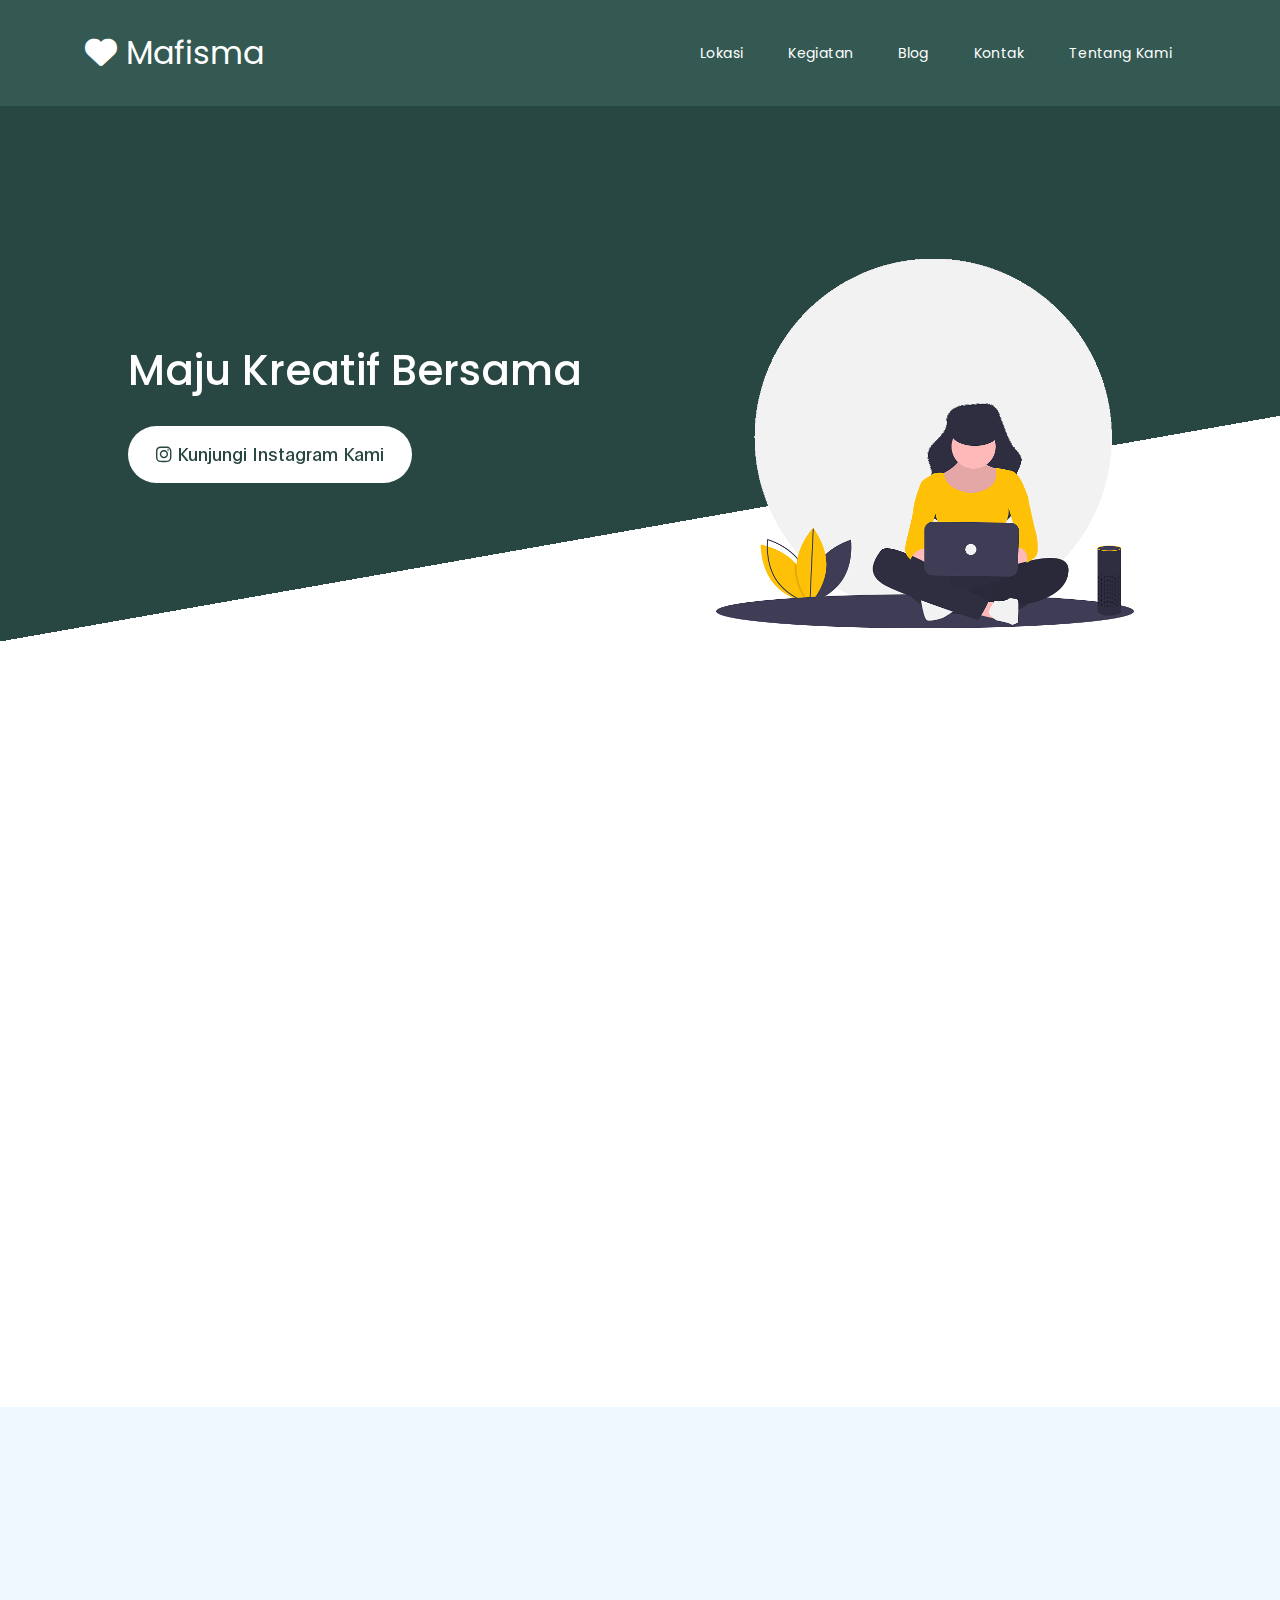
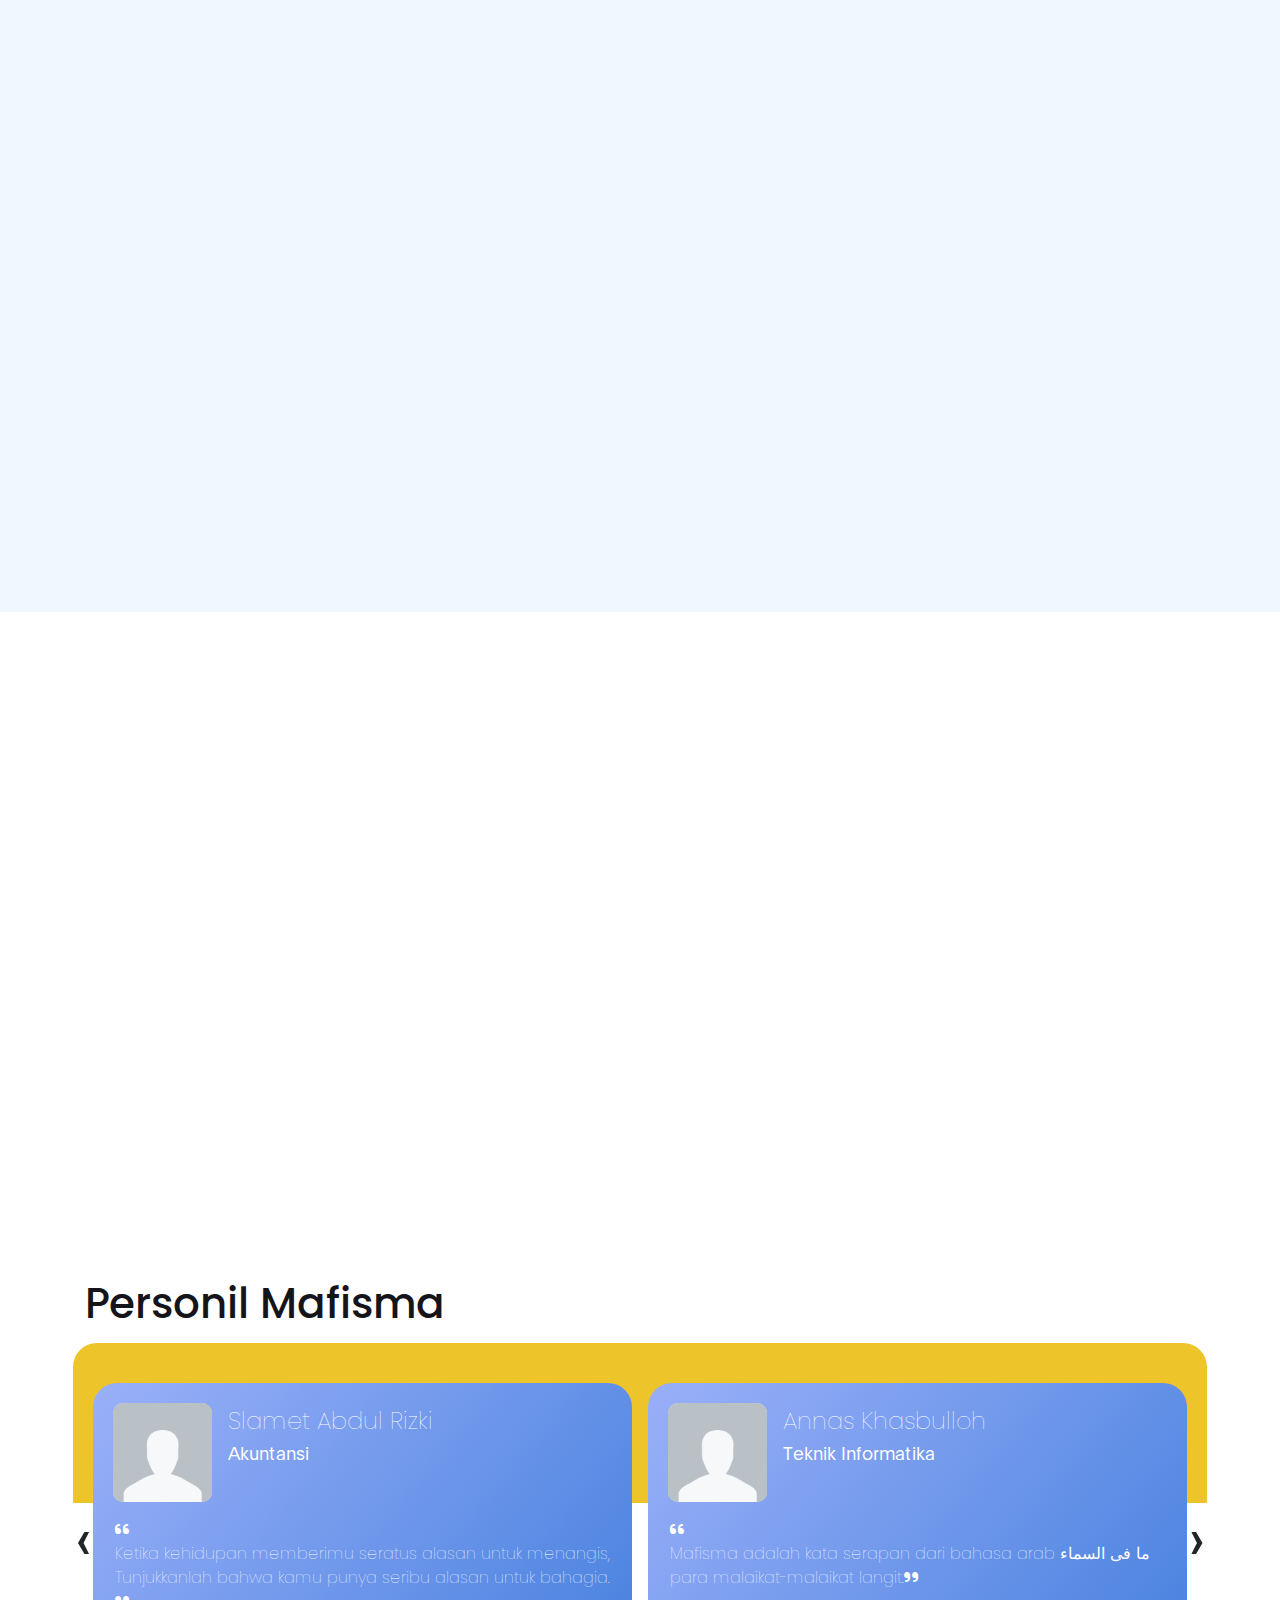
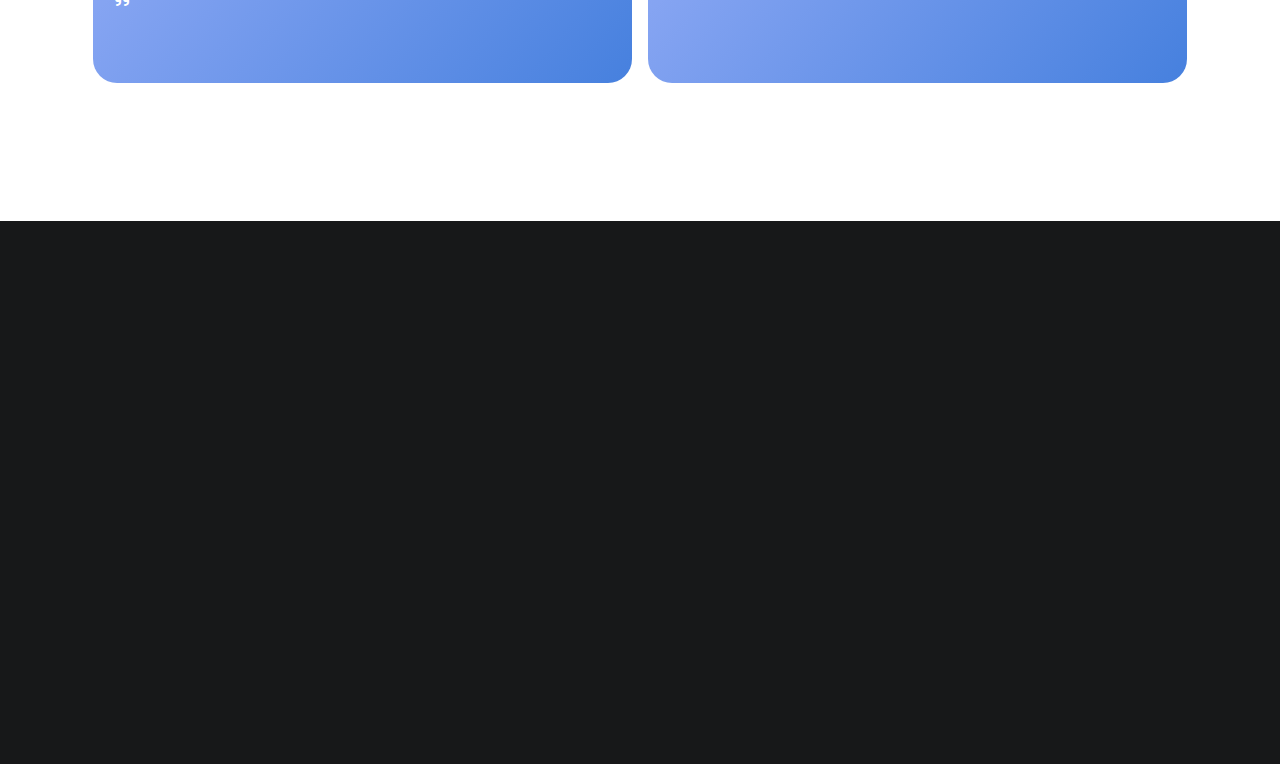
==== index.html @ a40c50bb "nambah fitu" ====
<!DOCTYPE html>
<html lang="en">
<head>
     <script src="js/jquery.min.js"></script>
     <title>MAFISMA | Beranda</title>
 
     <meta charset="UTF-8">
     <meta http-equiv="X-UA-Compatible" content="IE=Edge">
     <meta name="description" content="WEBSITE Mafisma Official">
     <meta name="keywords" content="">
     <meta name="author" content="Mafisma">
     <meta name="viewport" content="width=device-width, initial-scale=1, maximum-scale=1">

     <link rel="stylesheet" href="css/bootstrap.min.css">
     <link rel="stylesheet" href="fontawesome/css/all.min.css">
     <!-- <link rel="stylesheet" href="css/font-awesome.min.css"> -->
     <link href='https://fonts.googleapis.com/css?family=Poppins' rel='stylesheet'>
     <link rel="stylesheet" href="css/aos.css">
     <link rel="stylesheet" href="css/owl.carousel.min.css">
     <link rel="stylesheet" href="css/owl.theme.default.min.css">

     <!-- MAIN CSS -->
     <link rel="stylesheet" href="css/templatemo-digital-trend.css">

</head>
<body>

     <!-- MENU BAR -->
    <nav class="navbar navbar-expand-lg">
        <div class="container">
            <a class="navbar-brand" href="index.html">
               
               <i class="fa-solid fa-heart"></i>
              Mafisma
            </a>

            <button class="navbar-toggler" type="button" data-toggle="collapse" data-target="#navbarNav" aria-controls="navbarNav" aria-expanded="false"
                aria-label="Toggle navigation">
                <span class="navbar-toggler-icon"></span>
            </button>

            <div class="collapse navbar-collapse" id="navbarNav">
                <ul class="navbar-nav ml-auto">
                    <li class="nav-item">
                        <a href="#about" class="nav-link smoothScroll">Lokasi</a>
                    </li>
                    <li class="nav-item">
                        <a href="#project" class="nav-link smoothScroll">Kegiatan</a>
                    </li>
                    <li class="nav-item">
                        <a href="blog.html" class="nav-link">Blog</a>
                    </li>
                    <li class="nav-item">
                        <a href="alert.html" class="nav-link ">Kontak</a>
                    </li>
                    <li class="nav-item">
                         <a href="alert.html" class="nav-link">Tentang Kami</a>
                     </li>
                </ul>
            </div>
        </div>
    </nav>


     <!-- HERO -->
     <section class="hero hero-bg d-flex justify-content-center align-items-center">
               <div class="container">
                    <div class="row">

                        <div class="col-lg-6 col-md-10 col-12 d-flex flex-column justify-content-center align-items-center">
                              <div class="hero-text">

                                   <h1 class="text-white" data-aos="fade-up">Maju Kreatif Bersama</h1>

                                   <a href="https://www.instagram.com/mafisma_unusia/" target="_blank" class="custom-btn btn-bg btn mt-3" data-aos="fade-up" data-aos-delay="100">  <i class="fa-brands fa-instagram"></i> Kunjungi Instagram Kami</a>

                                   <!-- <strong class="d-block py-3 pl-5 text-white" data-aos="fade-up" data-aos-delay="200"><i class="fa fa-phone mr-2"></i> +99 080 070 4224</strong> -->
                              </div>
                        </div>

                        <div class="col-lg-6 col-12">
                          <div class="hero-image" data-aos="fade-up" data-aos-delay="300">

                            <img src="images/working-girl.png" class="img-fluid" alt="working girl">
                          </div>
                        </div>

                    </div>
               </div>
     </section>


     <!-- ABOUT -->
     <section class="about section-padding pb-0" id="about">
          <div class="container">
               <div class="row">

                    <div class="col-lg-7 mx-auto col-md-10 col-12">
                         <div class="about-info">

                              <h2 class="mb-4" data-aos="fade-up">Salah satu <strong>Grup KKN 2022</strong>  di Universitas Nahdlatul Ulama Indonesia</h2>

                              <p class="mb-0" data-aos="fade-up">KKN 2022 - Membangun Desa
                              <br><br>Pengabdian pada masyarakat di desa Tegal Kemang Bogor.</p>
                         </div>

                         <div class="about-image" data-aos="fade-up" data-aos-delay="200">

                          <img src="images/office.png" class="img-fluid" alt="office">
                        </div>
                    </div>

               </div>
          </div>
     </section>


     <!-- PROJECT -->
     <section class="project section-padding" id="project">
          <div class="container-fluid">
               <div class="row">

                    <div class="col-lg-12 col-12">

                        <h2 class="mb-5 text-center" data-aos="fade-up">
                         Silakan lihat melalui 
                            <strong>Tren Kegiatan unggulan kami</strong>
                        </h2>

                         <div class="owl-carousel owl-theme" id="project-slide">
                              <div class="item project-wrapper" data-aos="fade-up" data-aos-delay="100">
                                   <img src="images/project/project-detail/detail.jpg" class="img-fluid" alt="project image">

                                   <div class="project-info">
                                        <small>KKN Membangun Desa</small>

                                        <h3>
                                             <a href="pembukaan.html">
                                                  <span>Pembukaan</span>
                                                  <i class="fa fa-angle-right project-icon"></i>
                                             </a>
                                        </h3>
                                   </div>
                              </div>

                               
 
                           
                         </div>
                    </div>

               </div>
          </div>
     </section>


     <!-- TESTIMONIAL -->
     <section class="testimonial section-padding">
          <div class="container">
               <div class=" row">

                    <div class="col-lg-6 col-md-5 col-12">
                        
                        <div style="margin-left: 11rem;" class="contact-image" data-aos="fade-up">

                          <img style="border-radius: 5%;" src="images/avatar-dpl.png" class="img-fluid" alt="website">
                        </div>
                    </div>

                    <div class="col-lg-6 col-md-7 col-12">
                      <h4 class="my-5 pt-3" data-aos="fade-up" data-aos-delay="100">KKN UNUSIA - Membangun Desa 2022</h4>

                      <div class="quote" data-aos="fade-up" data-aos-delay="200"></div>

                      <h2 class="mb-4" data-aos="fade-up" data-aos-delay="300">Dosen Pembimbing Lapangan</h2>

                      <p data-aos="fade-up" data-aos-delay="400">
                        <strong>Bapak Waspada, MM</strong>

                        
                      </p>
                    </div>

               </div>
          </div>
     </section>

     <section class=" section-padding">
          <div class="container">
               <div class="row">

          <div class="col-12">

     <h1 >Personil Mafisma</h1>
     <div class=" bgg"></div>
     <div class="owl-carousel mt-5 owl-theme"> 

       <div  class="card-personil mx-2">
          <div class="info-profile">
          <span class="bg-imgku"><img class="img-per" style="border-radius: 10%;" src="images/profile/userpic.png" alt=""></span>

         <div class="bg-data-personil ml-3">
          <div class="data-personil">
          <h3 class="nama-personil">Slamet Abdul Rizki</h3>
         <p class="prodi-personil">Akuntansi</p>
          </div>
     </div> 
     </div>
     <p class="bio-personil mt-3"> <i class="fa-solid fa-quote-left"></i><br> Ketika kehidupan memberimu seratus alasan untuk menangis, Tunjukkanlah bahwa kamu punya seribu alasan untuk bahagia. <i class="fa-solid fa-quote-right"></i></p>
         </div>
         <div  class="card-personil  mx-2">
          <div class="info-profile">
          <span class="bg-imgku"><img style="border-radius: 10%;" src="images/profile/userpic.png" alt=""></span>

         <div class="bg-data-personil ml-3">
          <div class="data-personil">
          <h3 class="nama-personil">Annas Khasbulloh</h3>
           <p class="prodi-personil">Teknik Informatika</p>
          </div> 
        </div>
     </div>
     <p class="bio-personil mt-3"><i class="fa-solid fa-quote-left"></i><br> Mafisma adalah kata serapan dari bahasa arab ما فى السماء para malaikat-malaikat langit.<i class="fa-solid fa-quote-right"></i></p>
         </div>
         <div  class="card-personil  mx-2  ">
          <div class="info-profile">
          <span class="bg-imgku"><img style="border-radius: 10%;" src="images/profile/userpic.png" alt=""></span>

         <div class="bg-data-personil ml-3">
          <div class="data-personil">
          <h3 class="nama-personil">Gagah Mustofa</h3>
           <p class="prodi-personil">Teknik Informatika</p>
         </div> 
    
          </div>
     </div> 
     <p class="bio-personil mt-3"><i class="fa-solid fa-quote-left"></i> <br> Jangan tanya saya !! <i class="fa-solid fa-quote-right"></i></p>
         </div>
         <div  class="card-personil  mx-2  ">
          <div class="info-profile">
          <span class="bg-imgku"><img style="border-radius: 10%;" src="images/profile/mualim.jpg" alt=""></span>

         <div class="bg-data-personil ml-3">
          <div class="data-personil">
          <h3 class="nama-personil">Mu'alim Syahrido</h3>
           <p class="prodi-personil">Teknik Informatika</p>
         </div> 
          </div>
     </div> 
     <p class="bio-personil mt-3"><i class="fa-solid fa-quote-left"></i> <br> Niatkan yang baik kemudian lakukan dengan cara yang baik agar mendapatkan hasil yang terbaik. Niat yang baik pasti akan selalu diberi jalan yang terbaik. <i class="fa-solid fa-quote-right"></i></p>
         </div>
         <div  class="card-personil mx-2">
          <div class="info-profile">
          <span class="bg-imgku"><img class="img-per" style="border-radius: 10%;" src="images/profile/yam.jpg" alt=""></span>

         <div class="bg-data-personil ml-3">
          <div class="data-personil">
          <h3 class="nama-personil">Muhamad Yamin</h3>
           <p class="prodi-personil">Teknik Informatika</p>
         </div> 
          </div>
     </div> 
     <p class="bio-personil mt-3 mt-3"><i class="fa-solid fa-quote-left"></i> <br>   <i class="fa-solid fa-quote-right"></i></p>
         </div>
         <div  class="card-personil  mx-2">
          <div class="info-profile">
          <span class="bg-imgku"><img style="border-radius: 10%;" src="images/profile/userpic.png" alt=""></span>

         <div class="bg-data-personil ml-3">
          <div class="data-personil">
          <h3 class="nama-personil">Much. Shokhibul Balad</h3>
           <p class="prodi-personil">Sosiologi</p>
         </div> 
          </div>
     </div> 
     <p class="bio-personil mt-3"><i class="fa-solid fa-quote-left"></i> <br> Kata hanya rangkaian huruf bermakna, yang realita butuhkan adalah action dan kerja nyata.  <i class="fa-solid fa-quote-right"></i></p>
         </div>
         <div  class="card-personil  mx-2  ">
          <div class="info-profile">
          <span class="bg-imgku"><img style="border-radius: 10%;" src="images/profile/amel.jpeg" alt=""></span>

         <div class="bg-data-personil ml-3">
          <div class="data-personil">
          <h3 class="nama-personil">Amelia Putri Handayani</h3>
           <p class="prodi-personil">Akuntansi</p>
         </div> 
          </div>
     </div> 
     <p class="bio-personil mt-3"><i class="fa-solid fa-quote-left"></i> <br> Yang kau terima hari ini adalah ulahmu dimasa lalu.. <br>
          Atau bisa jadi prosesmu yang akan kau tuai di masa yang akan datang.. <i class="fa-solid fa-quote-right"></i></p>
         </div>
         <div  class="card-personil  mx-2  ">
          <div class="info-profile">
          <span class="bg-imgku"><img style="border-radius: 10%;" src="images/profile/nisfu.jpg" alt=""></span>

         <div class="bg-data-personil ml-3">
          <div class="data-personil">
          <h3 class="nama-personil">Nisful Laili</h3>
           <p class="prodi-personil">Akuntansi</p>
         </div> 
          </div>
     </div> 
     <p class="bio-personil mt-3"><i class="fa-solid fa-quote-left"></i> <br>   <i class="fa-solid fa-quote-right"></i></p>
         </div>
         <div  class="card-personil  mx-2  ">
          <div class="info-profile">
          <span class="bg-imgku"><img style="border-radius: 10%;" src="images/profile/nurlaela.jpg" alt=""></span>

         <div class="bg-data-personil ml-3">
          <div class="data-personil">
          <h3 class="nama-personil">Nurlaela Oktavia</h3>
           <p class="prodi-personil">Pendidikan Anak Usia Dini</p>
         </div> 
          </div>
     </div> 
     <p class="bio-personil mt-3"><i class="fa-solid fa-quote-left"></i> <br> Anak adalah peniru terbaik jadi berikanlah mereka sesuatu yang hebat untuk ditiru <i class="fa-solid fa-quote-right"></i></p>
         </div>
         <div  class="card-personil  mx-2  ">
          <div class="info-profile">
          <span class="bg-imgku"><img style="border-radius: 10%;" src="images/profile/userpic.png" alt=""></span>

         <div class="bg-data-personil ml-3">
          <div class="data-personil">
          <h3 class="nama-personil">Rohmiatin Nazila</h3>
           <p class="prodi-personil">Pendidikan Anak Usia Dini</p>
         </div> 
          </div>
     </div> 
     <p class="bio-personil mt-3"><i class="fa-solid fa-quote-left"></i> <br>   <i class="fa-solid fa-quote-right"></i></p>
         </div>
         <div  class="card-personil  mx-2  ">
          <div class="info-profile">
          <span class="bg-imgku"><img style="border-radius: 10%;" src="images/profile/mela.jpg" alt=""></span>

         <div class="bg-data-personil ml-3">
          <div class="data-personil">
          <h3 class="nama-personil">Melatun Nasiba</h3>
           <p class="prodi-personil">Pendidikan Anak Usia Dini</p>
         </div> 
          </div>
     </div> 
     <p class="bio-personil mt-3"><i class="fa-solid fa-quote-left"></i> <br>   <i class="fa-solid fa-quote-right"></i></p>
         </div>
         <div  class="card-personil  mx-2  ">
          <div class="info-profile">
          <span class="bg-imgku"><img style="border-radius: 10%;" src="images/profile/yenny.jpg" alt=""></span>

         <div class="bg-data-personil ml-3">
          <div class="data-personil">
          <h3 class="nama-personil">Yeny Patdilla</h3>
           <p class="prodi-personil">Pendidikan Anak Usia Dini</p>
         </div> 
          </div>
     </div> 
     <p class="bio-personil mt-3"><i class="fa-solid fa-quote-left"></i> <br>   <i class="fa-solid fa-quote-right"></i></p>
         </div>
         <div  class="card-personil  mx-2  ">
          <div class="info-profile">
          <span class="bg-imgku"><img style="border-radius: 10%;" src="images/profile/userpic.png" alt=""></span>

         <div class="bg-data-personil ml-3">
          <div class="data-personil">
          <h3 class="nama-personil">Lu'lu'il 'Ulum</h3>
           <p class="prodi-personil">Sistem Informasi</p>
         </div> 
          </div>
     </div> 
     <p class="bio-personil mt-3"><i class="fa-solid fa-quote-left"></i> <br>   <i class="fa-solid fa-quote-right"></i></p>
         </div>
         <div  class="card-personil  mx-2  ">
          <div class="info-profile">
          <span class="bg-imgku"><img style="border-radius: 10%;" src="images/profile/userpic.png" alt=""></span>

         <div class="bg-data-personil ml-3">
          <div class="data-personil">
          <h3 class="nama-personil">Nur Lailah</h3>
           <p class="prodi-personil">Sosiologi</p>
         </div> 
          </div>
     </div> 
     <p class="bio-personil mt-3"><i class="fa-solid fa-quote-left"></i> <br>   <i class="fa-solid fa-quote-right"></i></p>
         </div>
         <div  class="card-personil  mx-2  ">
          <div class="info-profile">
          <span class="bg-imgku "><img style="border-radius: 10%;" src="images/profile/userpic.png" alt=""></span>
      <div class="bg-data-personil ml-3">
          <div class="data-personil">
          <h3 class="nama-personil">Evie Muzayanah</h3>
          <p class="prodi-personil">Sosiologi</p> 
      </div> 
     </div>
     </div> 
     <p class="bio-personil mt-3"><i class="fa-solid fa-quote-left"></i> <br> Kejarlah apa yang kamu inginkan selagi masih mampu untuk dikejar, jangan patah semangat, I just want you to know that somebody cares <i class="fa-solid fa-quote-right"></i></p>
         </div>
       

     </div>
</div>
</section>

     

    <footer class="site-footer">
      <div class="container">
        <div class="row">

          <div class="col-lg-5 mx-lg-auto col-md-8 col-10">
            <h1 class="text-white" data-aos="fade-up" data-aos-delay="100">Maju bersamaan dengan penuh <strong>kreativitas</strong></h1>
          </div>

          <div class="col-lg-3 col-md-6 col-12" data-aos="fade-up" data-aos-delay="200">
            <h4 class="my-4">Contact Info</h4>

            <p class="mb-1">
              <i class="fa fa-phone mr-2 footer-icon"></i> 
              +62-857-6002-5798
            </p>

            <p>
              <a href="#">
                <i class="fa fa-envelope mr-2 footer-icon"></i>
                mafisma2022@gmail.com
              </a>
            </p>
          </div>

          <div class="col-lg-3 col-md-6 col-12" data-aos="fade-up" data-aos-delay="300">
            <h4 class="my-4">Our Studio</h4>

            <p class="mb-1">
              <i class="fa-solid fa-location-dot mr-2 footer-icon"></i>
              Desa Tegal Kecamatan Kemang Kabupaten Bogor
            </p>
          </div>

          <div class="col-lg-4 mx-lg-auto text-center col-md-8 col-12" data-aos="fade-up" data-aos-delay="400">
            <p class="copyright-text">Copyright &copy; 2022 MAFISMA UNUSIA</p>
          </div>

          <div class="col-lg-4 mx-lg-auto col-md-6 col-12" data-aos="fade-up" data-aos-delay="500">
            
            <ul class="footer-link">
              <li><a href="https://www.instagram.com/mafisma_unusia/">Stories</a></li>
              
            </ul>
          </div>

          <div class="col-lg-3 mx-lg-auto col-md-6 col-12" data-aos="fade-up" data-aos-delay="600">
            <ul class="social-icon">
              <li><a href="https://www.instagram.com/mafisma_unusia/" class="fa-brands fa-instagram"></a></li>
              <li><a href="#" class="fa-brands fa-facebook"></a></li>
              <li><a href="https://www.youtube.com/channel/UCzGuPKwvZwZ7hB5ynw1WjUA" class="fa-brands fa-youtube"></a></li>
            </ul>
          </div>

        </div>
      </div>
    </footer>


     <!-- SCRIPTS -->
    
     <script src="js/bootstrap.min.js"></script>
     <script src="fontawesome/js/fontawesome.min.js"></script>
     <script src="js/aos.js"></script>
     <script src="js/owl.carousel.min.js"></script>
     <script src="js/smoothscroll.js"></script>
     <script src="js/custom.js"></script>
     <script src="lib/owlcarousel/owl.carousel.min.js"></script>
     <script>
         $(document).ready(function(){
             $(".owl-carousel").owlCarousel({
                 items:3,
     loop:true,
   nav:true,
     autoplay:false,
     dots:false,
     autoplayTimeout:2000000,
     autoplayHoverPause:true,
     responsiveClass:true,
     responsive:{
         0:{
             items:1,
            
         },
         600:{
             items:2,
             
         },
         1000:{
             items:2,
              
            
         }
     }
             });
         })
        
     </script>
 

</body>
</html>
---- css/templatemo-digital-trend.css ----
/*

DIGITAL TREND

https://templatemo.com/tm-538-digital-trend

*/
/* border: solid rgb(255, 0, 0) .1px; */
  @font-face {
      font-family: 'Plain-Regular';
      src: url('../fonts/Plain-Regular.woff2') format('woff2'),
          url('../fonts/Plain-Regular.woff') format('woff');
      font-weight: normal;
      font-style: normal;
  }

  @font-face {
      font-family: 'Plain-Light';
      src: url('../fonts/Plain-Light.woff2') format('woff2'),
          url('../fonts/Plain-Light.woff') format('woff');
      font-weight: bold;
      font-style: normal;
  }

  @font-face {
      font-family: 'Plain-Bold';
      src: url('../fonts/Plain-Bold.woff2') format('woff2'),
          url('../fonts/Plain-Bold.woff') format('woff');
      font-weight: bold;
      font-style: normal;
  }

  :root {
    --primary-color:        #284742; /*#057a8d;*/
    --secondary-color:      #f1c111;
    --white-color:          #ffffff;
    --dark-color:           #171819;
    --project-bg:           #f0f8ff;
    --menu-bg:              #335952; /*#0c8195;*/

    --title-color:          #15141a;
    --gray-color:           #909090;
    --link-color:           #404040;
    --p-color:              #666262;

    --base-font-family:     'Plain-Light', sans-serif;
    --title-font-family:    'Plain-Regular', sans-serif;
    --font-bold-family:     'Plain-Bold', sans-serif;
    --font-weight-bold:     bold;

    --h1-font-size:         42px;
    --h2-font-size:         32px;
    --h3-font-size:         24px;
    --p-font-size:          18px;
    --base-font-size:       16px;
    --menu-font-size:       14px;

    --border-radius-large:  100px;
    --border-radius-small:  5px;
  }

  body {
    background: var(--white-color);
    font-family: var(--base-font-family);
  }
.logoKu{
   border: solid #ffffff;
   border-radius: 100%;
   
}
.owl-prev {
  left: -15px;
}
.owl-next {
  right: -15px;
}
.owl-prev, .owl-next {
  position: absolute;
  top: 100px;
}
.owl-prev span, .owl-next span {
  font-size: 60px;
  

}
.owl-theme, .owl-nav[class*="owl-"]:hover {
  background: transparent;
}
.owl-nav:hover,.owl-prev span:hover, .owl-next span:hover {
  font-size: 60px;

}
.info-profile{
display: flex;
}
.data-personil{
 
color: white;
position: absolute; 
text-align: left;
width: 100%;
}
.bg-data-personil{
   /* border: solid rgb(255, 0, 0) .1px; */
   width: 100%;
  position: relative;
}
.nama-personil{
  font-size: 1.5em;
}
.prodi-personil, .bio-personil { 
font-weight: bold;
color: white; 
}
.bio-personil{
  margin-left: 2px;
  font-size: 1em;
  font-weight: 100;
  font-family: 'Poppins', sans-serif;
}
.bg-imgku {

  border-radius: 10%; 
  width: 8rem;
  background: #e4dada;
}
.card-dpl{
  background: rgba(0, 0, 0, 0) linear-gradient(133.39deg, rgb(196, 106, 211) -8.41%, rgb(140, 15, 184) 98.32%) repeat scroll 0% 0%;
  border-radius: 1.5rem 1.5rem 0 0;
}
.bgg{
  position: absolute;
  left: 0.2rem;
  right: 0.2rem;
  height: 10rem;
  background: #eec42b;
  border-radius: 1.5rem 1.5rem 0 0;
    
}
.card-personil{
  height: 300px;
  border-radius: 1.5rem 1.5rem 1.5rem 1.5rem;
  padding: 20px;
  border: none;
  background: rgba(0, 0, 0, 0) linear-gradient(130.2deg, rgb(156, 177, 249) -2.91%, rgb(54, 119, 217) 119.44%) repeat scroll 0% 0%;
}


@media (max-width: 500px) {
  .info-profile {
 
  }
  .nama-personil{
    font-size: 1em;
  }
  .prodi-personil{
    font-size: 1em;
  }
 
}
  /*---------------------------------------
     TYPOGRAPHY   
     rgba(0, 0, 0, 0) linear-gradient(133.39deg, rgb(196, 106, 211) -8.41%, rgb(140, 15, 184) 98.32%) repeat scroll 0% 0%
     rgba(0, 0, 0, 0) linear-gradient(133.39deg, rgb(146, 106, 211) -8.41%, rgb(89, 15, 184) 98.32%) repeat scroll 0% 0%           
  -----------------------------------------*/

  h1,h2,h3,h4,h5,h6 {
    font-family: var(--title-font-family);
    line-height: inherit;
  }

  h1 {
    color: var(--title-color);
    font-size: var(--h1-font-size);
    font-family: 'Poppins', sans-serif;
  }

  h2 {
    font-size: var(--h2-font-size);
    font-weight: 100;
    font-family: 'Poppins', sans-serif;
  }

  h3 {
    font-size: var(--h3-font-size);
    font-weight: 100;
    margin-bottom: 0;
    font-family: 'Poppins', sans-serif;
  }

  h4 {
    color: var(--gray-color);
    font-family: var(--base-font-family);
    font-size: var(--p-font-size);
    letter-spacing: 1px;
    text-transform: uppercase;
    font-family: 'Poppins', sans-serif;
  }

  p {
    color: var(--p-color);
    font-size: var(--p-font-size);
    line-height: 1.5em;
  }

  b, 
  strong {
    letter-spacing: 0;
    color: var(--secondary-color);
  }


  /*  BLOCKQUOTES */
  .quote {
    position: relative;
    margin: 0;
  }

  .quote::after {
    content: "“";
    position: absolute;
    bottom: -80px;
    left: 20px;
    font-family: times;
    color: var(--gray-color);
    font-weight: var(--font-weight-bold);
    font-size: 14em;
    line-height: 0;
    opacity: 0.10;
  }

  blockquote {
    border-left: 5px solid rgba(0,0,0,0.05);
    display: block;
    margin: 42px 0;
    padding: 14px 22px;
    color: rgba(0,0,0,0.5);
  }


  /* BUTTON */
  .custom-btn {
    background: transparent;
    border: 2px solid var(--dark-color);
    border-radius: var(--border-radius-large);
    padding: 12px 26px 14px 26px;
    color: var(--dark-color);
    font-family: var(--title-font-family);
    font-size: var(--p-font-size);
    white-space: nowrap;
  }

  .custom-btn.btn-bg {
    background: var(--white-color);
    color: var(--primary-color);
    border-color: transparent;
	transition: all .3s ease;
  }
  
  .custom-btn:hover,
  .custom-btn:focus {
    background: var(--dark-color);
    color: var(--white-color);
    border-color: transparent;
  }


  /*---------------------------------------
     GENERAL               
  -----------------------------------------*/

  * {
    -webkit-box-sizing: border-box;
    -moz-box-sizing: border-box;
    box-sizing: border-box;
  }

  *::before,
  *::after {
    -webkit-box-sizing: border-box;
    -moz-box-sizing: border-box;
    box-sizing: border-box;
  }

  a {
    color: var(--link-color);
    font-weight: normal;
    text-decoration: none;
  }

  a:hover, 
  a:active, 
  a:focus {
    color: var(--secondary-color);
    outline: none;
    text-decoration: none;
  }

  ::selection {
    background: var(--secondary-color);
    color: var(--white-color);
  }

  .section-padding {
    padding: 8em 0;
  }
  .section-padding-half {
    padding: 4em 0;
  }

  .google-map iframe {
    display: block;
    width: 100%;
  }



  /*---------------------------------------
    MENU             
  -----------------------------------------*/

  .navbar {
    background: var(--menu-bg);
    z-index: 2;
    top: 0;
    right: 0;
    left: 0;
    padding: 1.5em;
  }

  .navbar-brand {
    color: var(--white-color);
    font-size: var(--h2-font-size);
    font-family: 'Poppins', sans-serif;
  }

  .nav-link {
    color: var(--white-color);
    font-size: var(--menu-font-size);
    letter-spacing: 0.4px;
    margin: 0 1.6em;
    padding: 0.6em;
    font-family: 'Poppins', sans-serif;
  }

  .nav-link.active,
  .nav-link:hover {
    color: var(--secondary-color);
  }

  .navbar-expand-lg .navbar-nav .nav-link {
    padding-right: 0;
    padding-left: 0;
  }

  .navbar-expand-lg .navbar-nav .nav-link.contact {
    border: 2px solid var(--secondary-color);
    border-radius: var(--border-radius-large);
    color: var(--secondary-color);
    font-family: var(--font-bold-family);
    padding: 0.6em 2em 0.8em 2em;
  }

  .navbar-expand-lg .navbar-nav .nav-link.contact:hover,
  .navbar-expand-lg .navbar-nav .nav-link.contact.active {
    background: var(--secondary-color);
    color: var(--white-color);
  }

  .navbar-nav .navbar-toggler-icon {
    background: none;
  }

  .navbar-toggler {
    border: 0;
    padding: 0;
    cursor: pointer;
    margin: 0 10px 0 0;
    width: 30px;
    height: 35px;
    outline: none;
  }

  .navbar-toggler:focus {
    outline: none;
  }

  .navbar-toggler[aria-expanded="true"] .navbar-toggler-icon {
    background: transparent;
  }

  .navbar-toggler[aria-expanded="true"] .navbar-toggler-icon::before,
  .navbar-toggler[aria-expanded="true"] .navbar-toggler-icon::after {
    transition: top 300ms 50ms ease, -webkit-transform 300ms 350ms ease;
    transition: top 300ms 50ms ease, transform 300ms 350ms ease;
    transition: top 300ms 50ms ease, transform 300ms 350ms ease, -webkit-transform 300ms 350ms ease;
    top: 0;
  }

  .navbar-toggler[aria-expanded="true"] .navbar-toggler-icon::before {
    transform: rotate(45deg);
  }

  .navbar-toggler[aria-expanded="true"] .navbar-toggler-icon::after {
    transform: rotate(-45deg);
  }

  .navbar-toggler .navbar-toggler-icon {
    background: var(--white-color);
    transition: background 10ms 300ms ease;
    display: block;
    width: 30px;
    height: 2px;
    position: relative;
  }

  .navbar-toggler .navbar-toggler-icon::before,
  .navbar-toggler .navbar-toggler-icon::after {
    transition: top 300ms 350ms ease, -webkit-transform 300ms 50ms ease;
    transition: top 300ms 350ms ease, transform 300ms 50ms ease;
    transition: top 300ms 350ms ease, transform 300ms 50ms ease, -webkit-transform 300ms 50ms ease;
    position: absolute;
    right: 0;
    left: 0;
    background: var(--white-color);
    width: 30px;
    height: 2px;
    content: '';
  }

  .navbar-toggler .navbar-toggler-icon::before {
    top: -8px;
  }

  .navbar-toggler .navbar-toggler-icon::after {
    top: 8px;
  }



  /*---------------------------------------
     HERO              
  -----------------------------------------*/

  .hero {
    position: relative;
    padding: 5em 0;
    overflow: hidden;
  }

  .hero-bg {
    background: linear-gradient(170deg, var(--primary-color) 64%, var(--white-color) 30%);
  }

  .hero-image {
    position: relative;
    top: 2em;
  }



  /*---------------------------------------
     PROJECT              
  -----------------------------------------*/

  .project {
    background: var(--project-bg);
  }

  .project-wrapper {
    position: relative;
  }

  .project-wrapper img {
    border-radius: var(--border-radius-small);
  }

  .project-info {
    background: var(--white-color);
    border-radius: var(--border-radius-small);
    position: absolute;
    bottom: 32px;
    right: 32px;
    left: 32px;
    width: 90%;
    padding: 32px;
  }

  .project-info small {
    font-family: Plain-Bold;
    color: var(--gray-color);
    position: relative;
    top: 2px;
  }

  .project-info a {
    color: var(--primary-color);
  }

  .project-info .project-icon {
    background: var(--primary-color);
  }

  .project-icon {
    position: absolute;
    right: 30px;
    top: 40px;
    background: var(--dark-color);
    border-radius: var(--border-radius-large);
    color: var(--white-color);
    font-size: var(--h2-font-size);
    width: 40px;
    height: 40px;
    line-height: 40px;
    text-align: center;
    padding-left: 5px;
  }

  .owl-theme .owl-dots .owl-dot {
    outline: none;
  }

  .owl-theme .owl-dots .owl-dot span {
    background: var(--gray-color);
    width: 50px;
    height: 3px;
    margin:  35px 5px;
  }

  .owl-theme .owl-dots .owl-dot.active span, 
  .owl-theme .owl-dots .owl-dot:hover span {
    background: var(--secondary-color);
  }

  .list-detail {
    margin-left: 1em;
    padding-left: 1em;
    position: relative;
  }

  .list-detail li {
    display: block;
    list-style: none;
    margin: 0.6em 0 0 0.8em;
  }

  .list-detail li::before {
    content: "";
    width: 0;
    height: 0;
    border-width: 0 16px 16px 0;
    border-color: transparent var(--secondary-color) transparent transparent;
    border-style: solid;
    position: absolute;
    left: 0;
  }

  .list-detail span {
    position: relative;
    bottom: 5px;
  }

  .client-info img {
    width: 100px;
    margin-right: 1em;
  }



  /*---------------------------------------
      ABOUT            
  -----------------------------------------*/

  .about {
    position: relative;
    overflow: hidden;
  }

  .about-image img {
    display: block;
    margin: 0 auto;
  }



  /*---------------------------------------
      BLOG            
  -----------------------------------------*/

  .blog-header {
    border-radius: var(--border-radius-small);
    position: relative;
    overflow: hidden;
  }

  .blog-header img {
    border-radius: var(--border-radius-small);
    display: block;
  }

  .blog-header-info {
    background: linear-gradient(transparent,rgba(0,0,0,0.95));
    position: absolute;
    right: 0;
    left: 0;
    bottom: 0;
    padding: 2em;
  }

  .blog-header-info h3 {
    max-width: 80%;
  }

  .blog-header-info a {
    color: var(--white-color);
  }

  .blog-header-info a:hover {
    color: var(--secondary-color);
  }

  .blog-sidebar img {
    border-radius: var(--border-radius-small);
    width: 159px;
    margin-right: 22px;
  }

  .blog-sidebar h3 {
    font-size: 18px;
  }



  /*---------------------------------------
     CONTACT              
  -----------------------------------------*/

  .newsletter-form .form-control,
  .contact-form .form-control {
    box-shadow: none;
    background: var(--project-bg);
    border: 0;
    padding: 1.7em 1.3em;
    margin: 14px 0;
  }

  .newsletter-form button,
  .contact-form #submit-button {
    background: var(--primary-color);
    border-radius: var(--border-radius-large);
    color: var(--white-color);
    cursor: pointer;
    font-size: var(--p-font-size);
    line-height: 0px;
    padding: 1.5em 1.3em;
  }

  .newsletter-form button {
    background: var(--secondary-color);
  }



  /*---------------------------------------
     FOOTER              
  -----------------------------------------*/

  .site-footer {
    background: var(--dark-color);
    padding: 7em 0 6em 0;
  }

  .site-footer a {
    color: var(--p-color);
  }

  .site-footer a:hover,
  .footer-icon {
    color: var(--secondary-color);
  }

  .footer-link li {
    display: inline-block;
    list-style: none;
    margin: 0 10px;
  }

  .copyright-text,
  .footer-link,
  .site-footer .social-icon {
    margin-top: 6em;
  }

  .copyright-text {
    margin-top: 5.3em;
  }



  /*---------------------------------------
     SOCIAL ICON              
  -----------------------------------------*/

  .social-icon {
    position: relative;
    padding: 0;
    margin: 4em 0 0 0;
  }

  .social-icon li {
    display: inline-block;
    list-style: none;
  }

  .social-icon li a {
    text-decoration: none;
    display: inline-block;
    font-size: var(--base-font-size);
    margin: 10px;
    text-align: center;
  }



  /*---------------------------------------
     RESPONSIVE STYLES              
  -----------------------------------------*/

  @media screen and (min-width: 1200px) {

    .about-info h2 {
      max-width: 70%;
    }
  }

  @media screen and (min-width: 991px) {

    .project h2 {
      max-width: 32%;
      margin: 0 auto;
    }
  }

  @media screen and (max-width: 991px) {

    .hero {
      padding-top: 14em;
    }

    .hero-text {
      bottom: 2em;
    }

    .navbar {
      padding: 1em;
    }

    .navbar-collapse {
      text-align: center;
      padding: 2.5em 0;
    }

    .nav-link {
      display: inline-block;
    }

    .navbar-expand-lg .navbar-nav .nav-link.contact {
      margin: 1em 0;
    }

    .copyright-text, 
    .footer-link, 
    .site-footer .social-icon {
      margin-top: 3em;
      padding: 0;
      text-align: left;
    }
  }

  @media screen and (max-width: 767px) {

    h1 {
      font-size: 36px;
    }

    h2 {
      font-size: 28px;
    }

    h3 {
      font-size: 22px;
    }

    .project-info {
      right: 0;
      left: 0;
      margin: 0 auto;
    }

    .footer-link, 
    .site-footer .social-icon {
      margin-top: 1em;
    }

    .copyright-text {
      margin: 2.5em 0 1em 0;
    }

    .footer-link li {
      margin-left: 0;
    }
  }
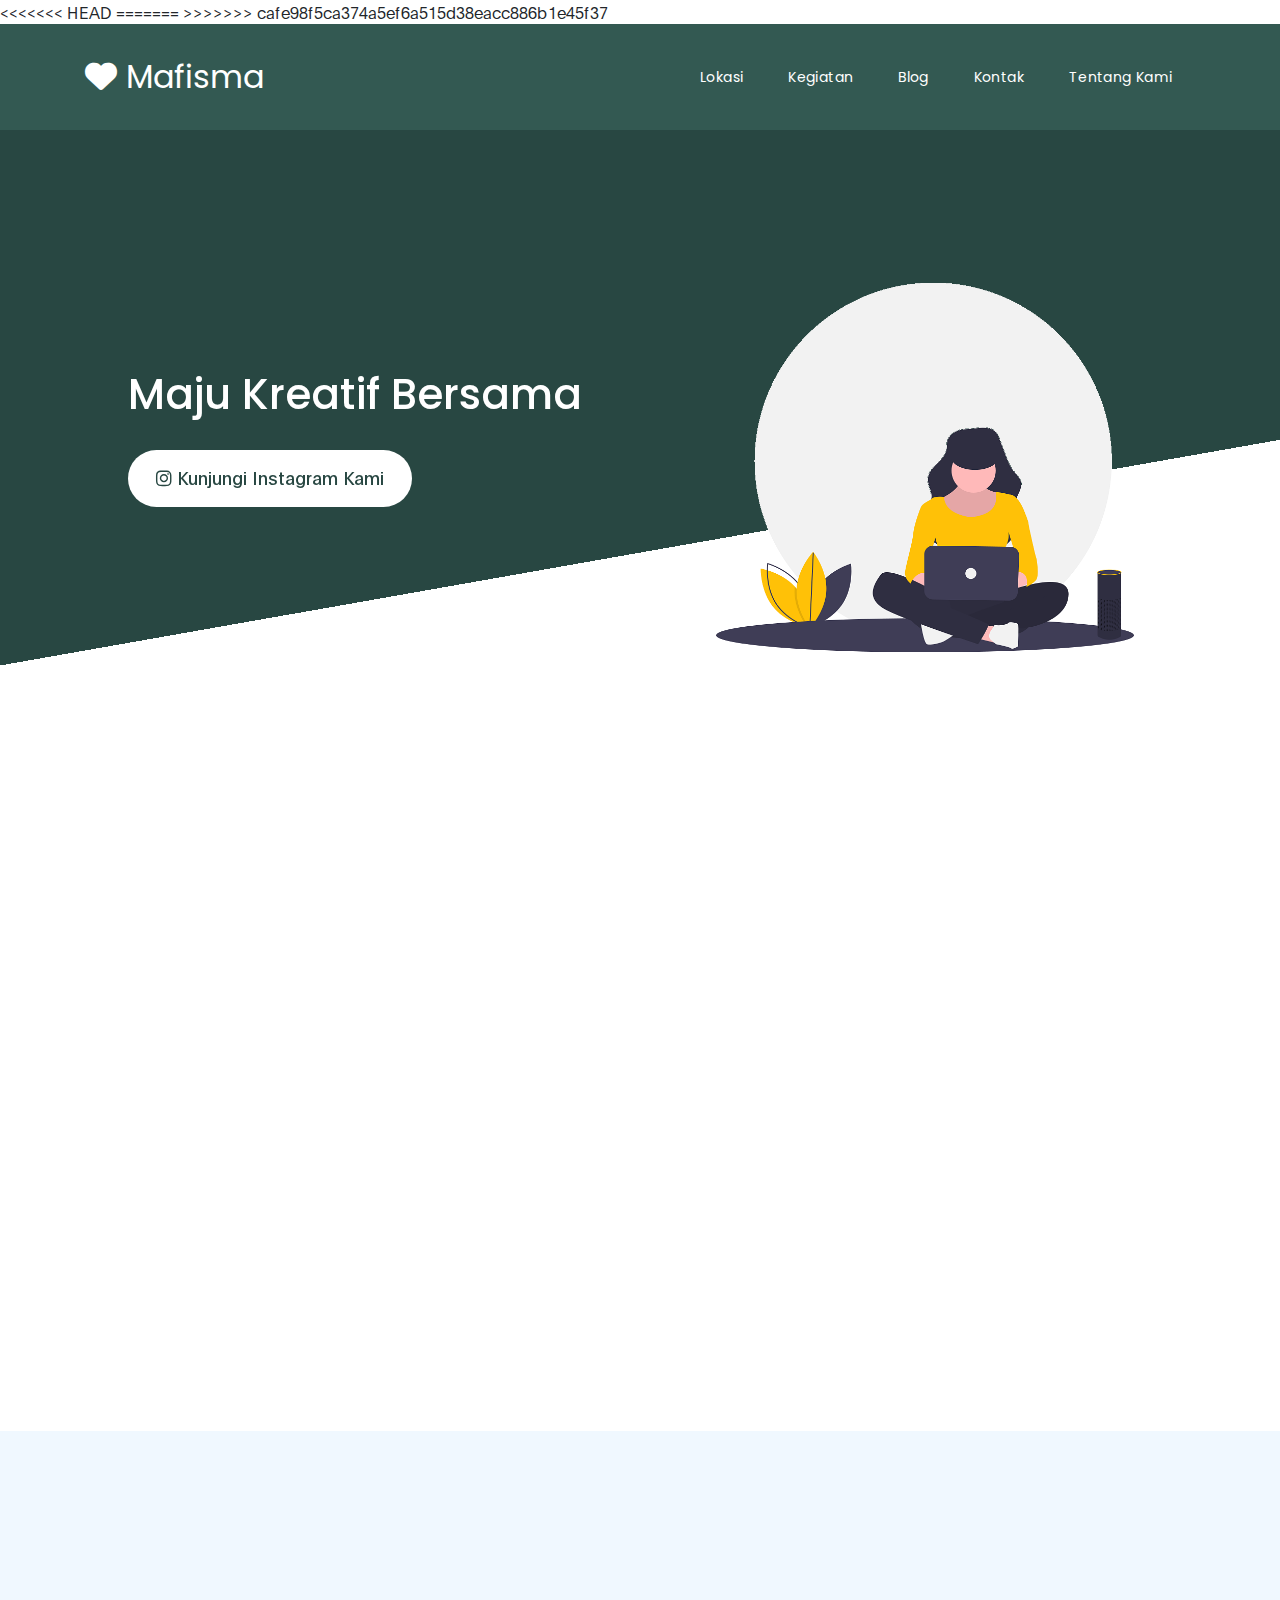
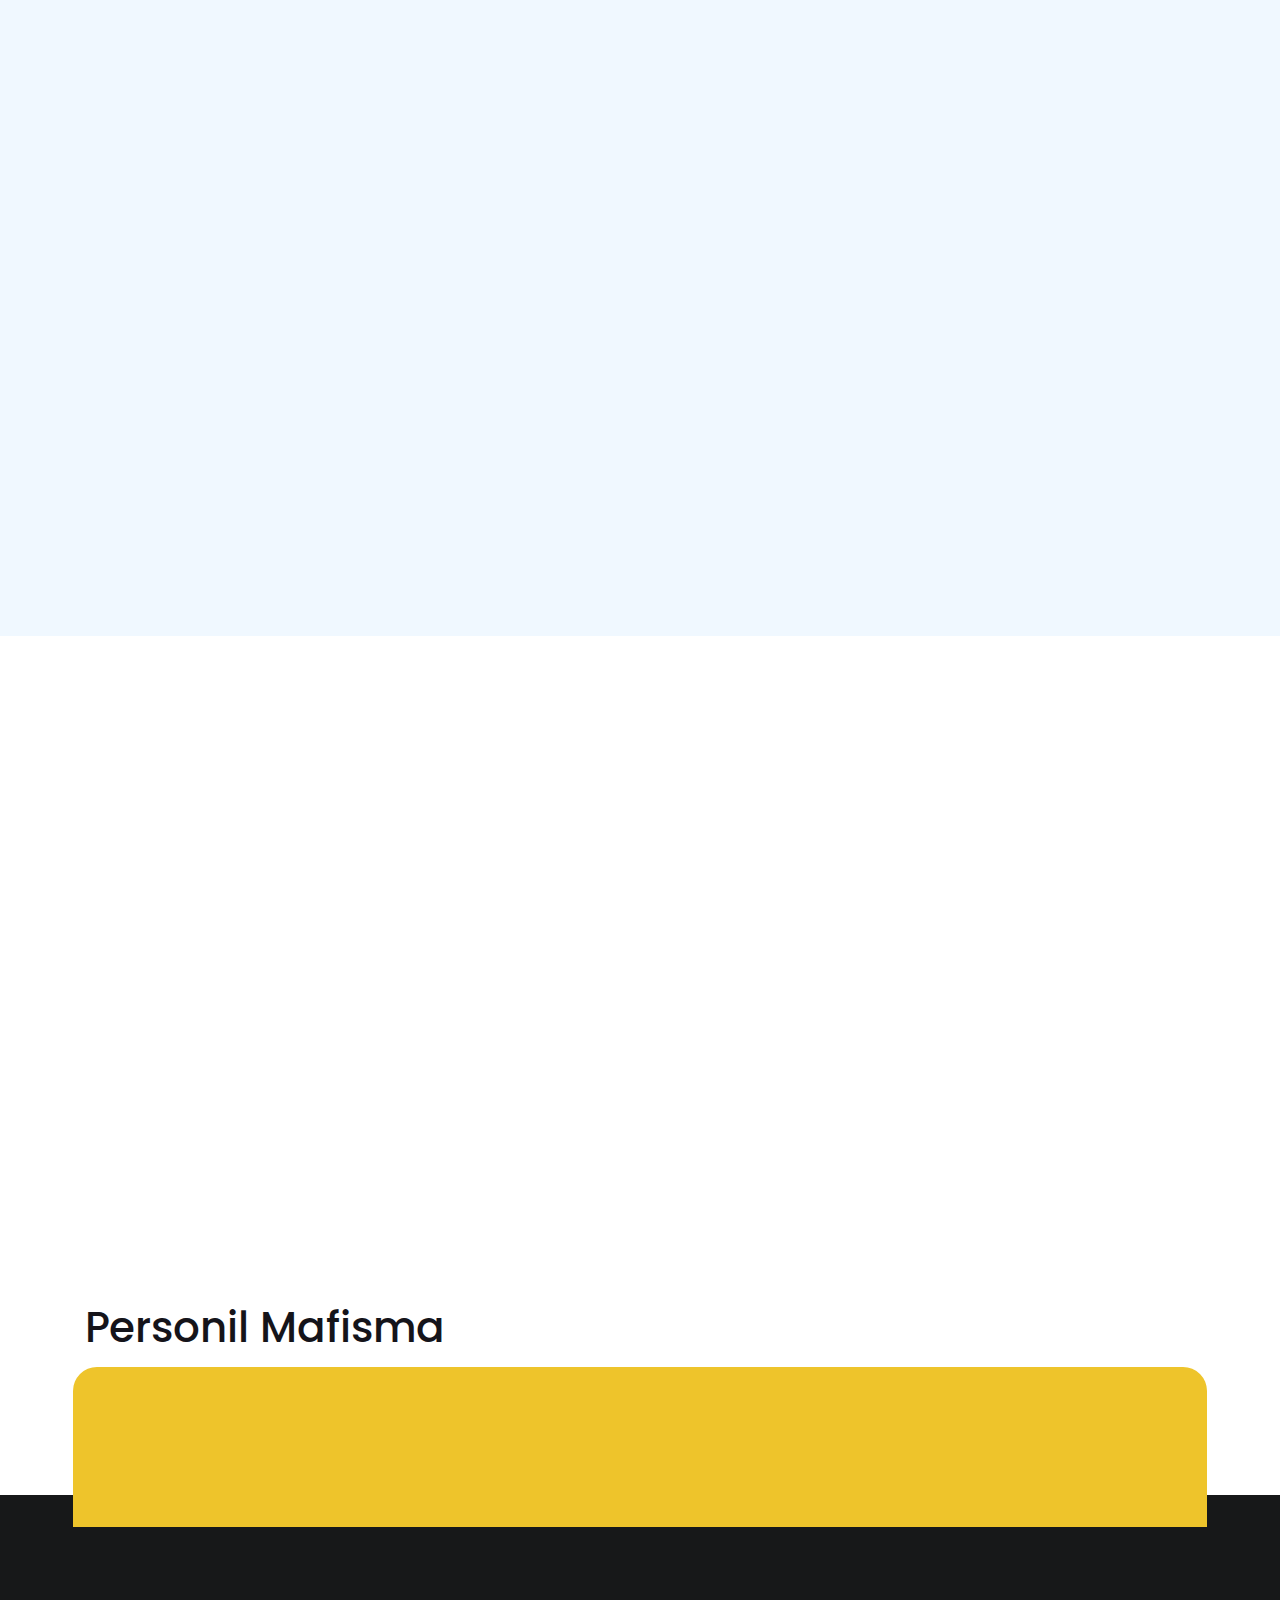
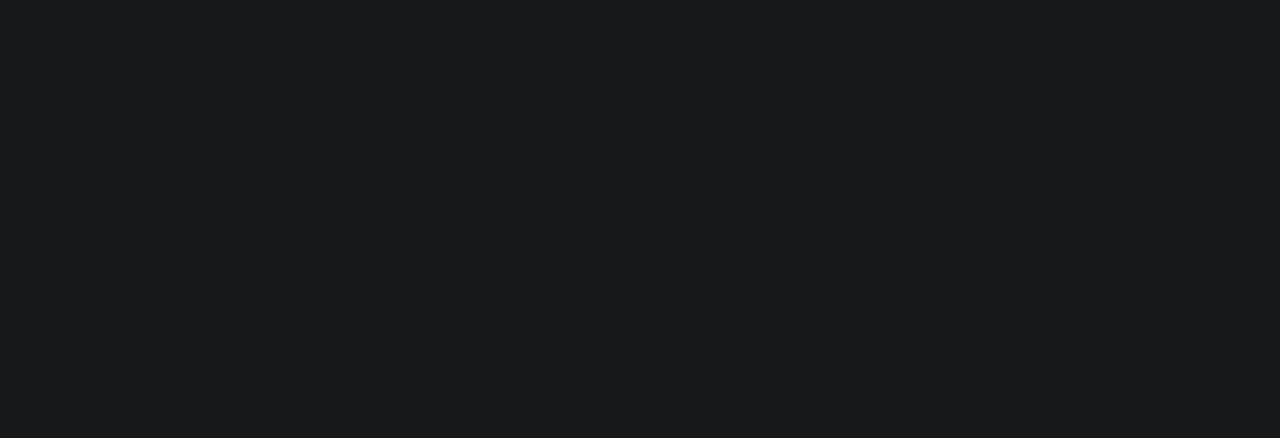
==== commit c99e301e: "nambah fitu" ====
--- a/index.html
+++ b/index.html
@@ -6,11 +6,22 @@
  
      <meta charset="UTF-8">
      <meta http-equiv="X-UA-Compatible" content="IE=Edge">
+<<<<<<< HEAD
      <meta name="description" content="WEBSITE Mafisma Official">
      <meta name="keywords" content="">
+=======
+     <meta name="description" content="Mafisma Site Official">
+     <meta name="keywords" content="Mafisma, Unusia, KKN">
+>>>>>>> cafe98f5ca374a5ef6a515d38eacc886b1e45f37
      <meta name="author" content="Mafisma">
      <meta name="viewport" content="width=device-width, initial-scale=1, maximum-scale=1">
-
+     <meta property="og:type" content="website">
+     <meta property="og:image:type" content="image/jpeg">
+     <meta property="og:image" content="https://ti.unusia.ac.id/storage/images/1619181638banner-thumb.png">
+     <meta property="og:image:secure_url" content="https://ti.unusia.ac.id/storage/images/1619181638banner-thumb.png">
+     <meta property="og:image:width" content="200">
+     <meta property="og:image:height" content="200">
+     
      <link rel="stylesheet" href="css/bootstrap.min.css">
      <link rel="stylesheet" href="fontawesome/css/all.min.css">
      <!-- <link rel="stylesheet" href="css/font-awesome.min.css"> -->
@@ -472,9 +483,13 @@
                  items:3,
      loop:true,
    nav:true,
-     autoplay:false,
+     autoplay:true,
      dots:false,
+<<<<<<< HEAD
      autoplayTimeout:2000000,
+=======
+     autoplayTimeout:1500,
+>>>>>>> cafe98f5ca374a5ef6a515d38eacc886b1e45f37
      autoplayHoverPause:true,
      responsiveClass:true,
      responsive:{
@@ -499,4 +514,4 @@
  
 
 </body>
-</html>+</html>
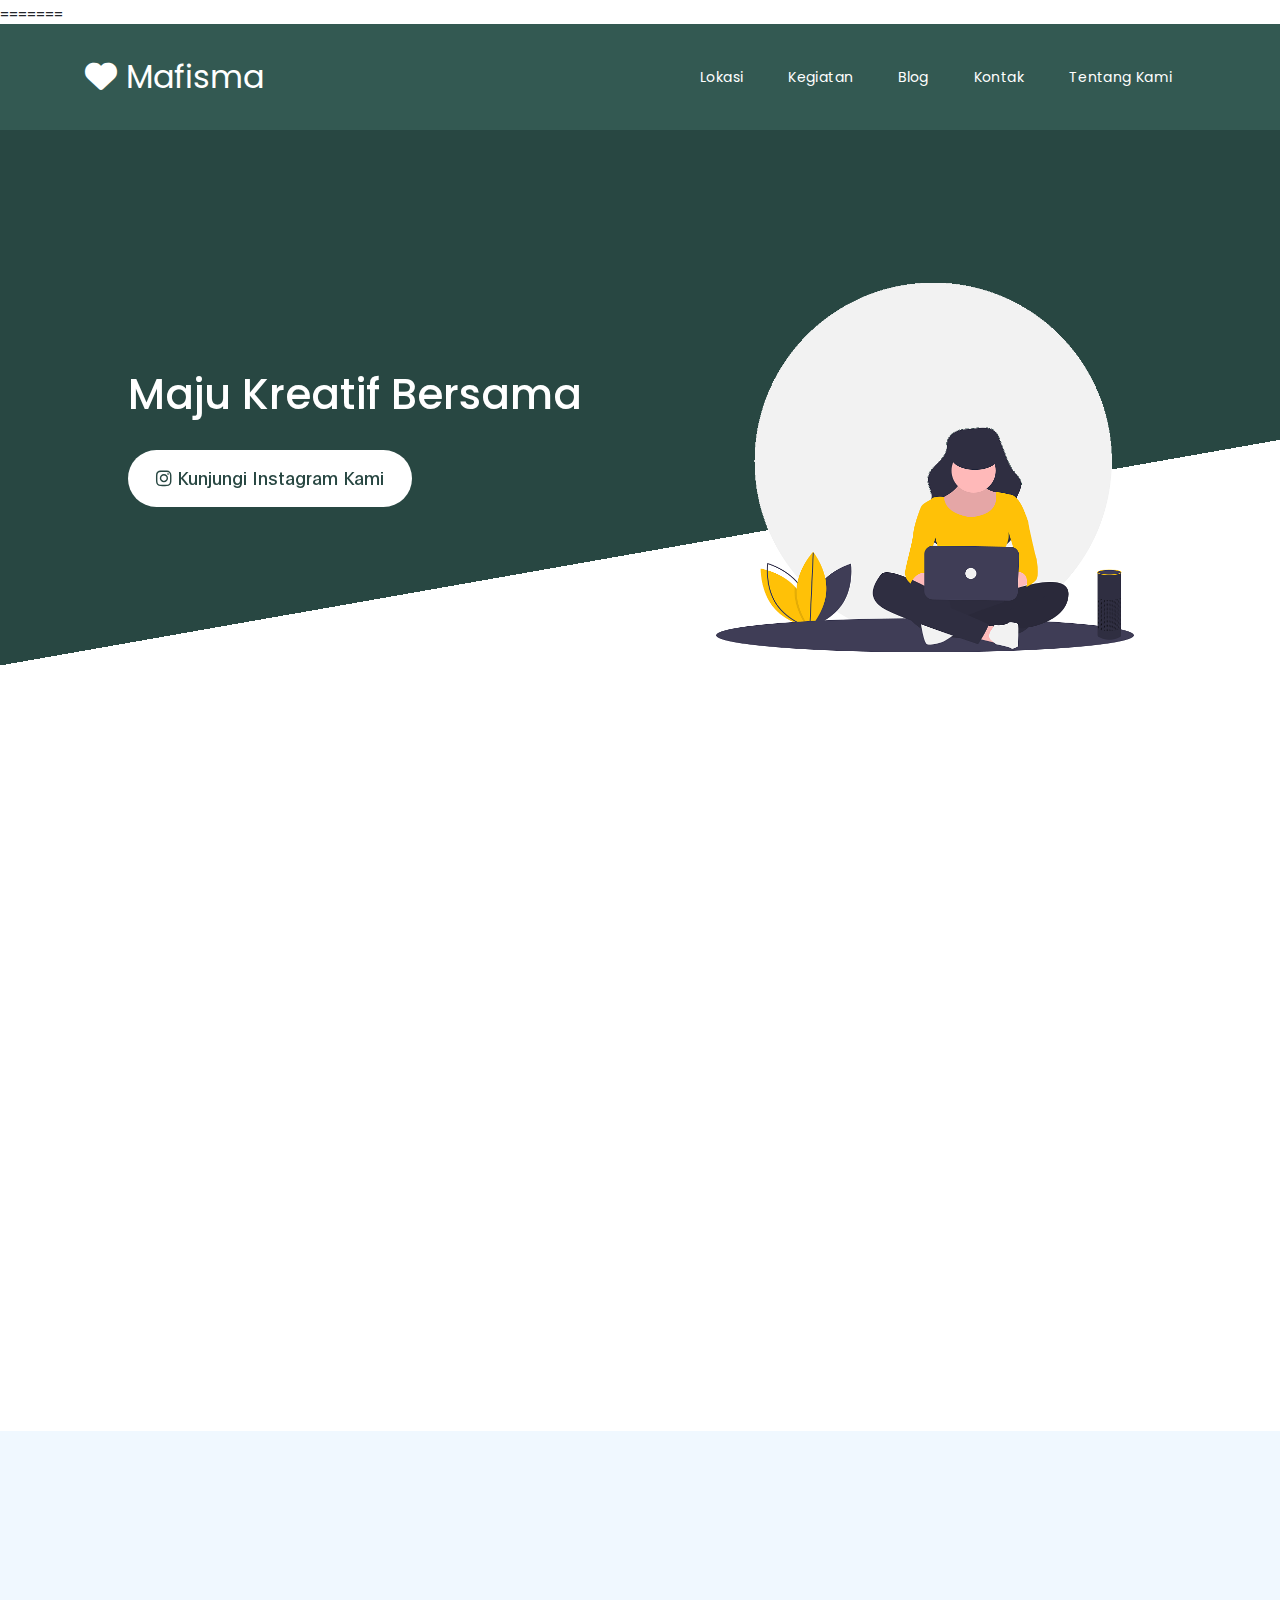
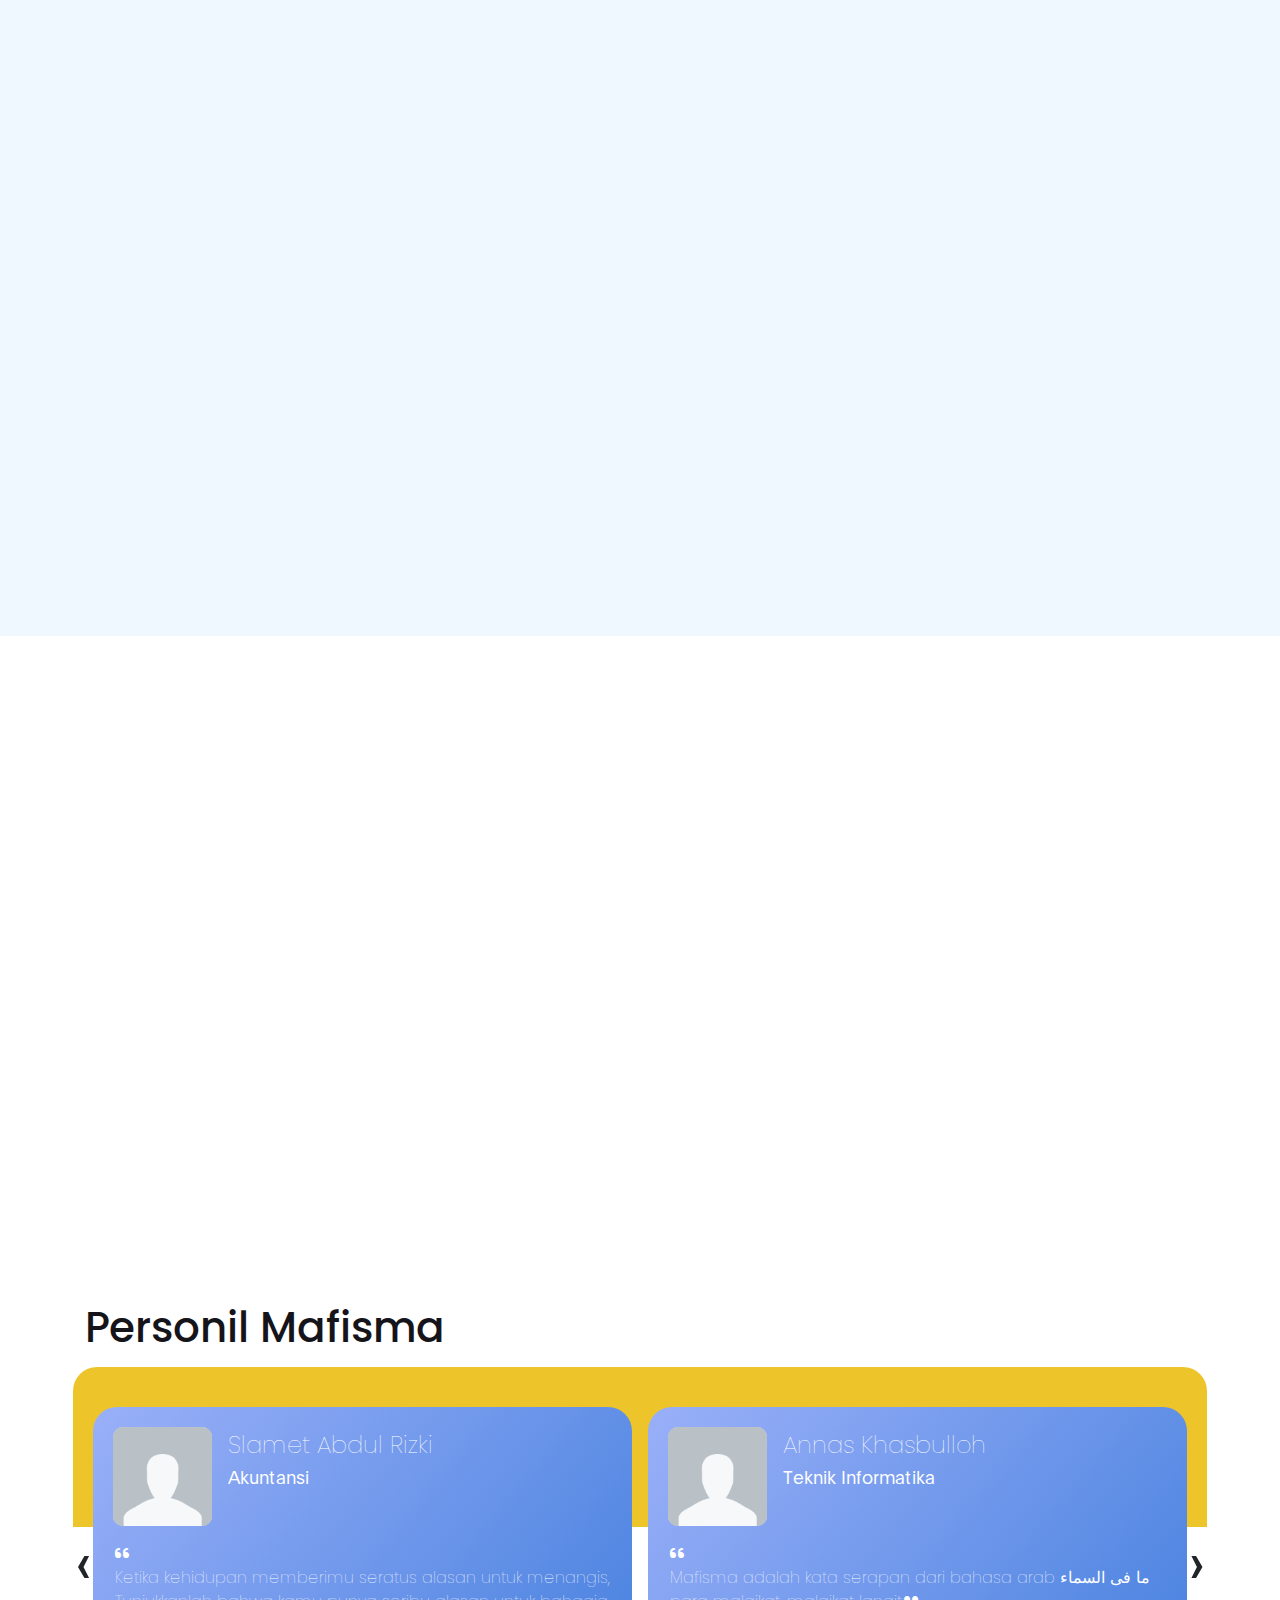
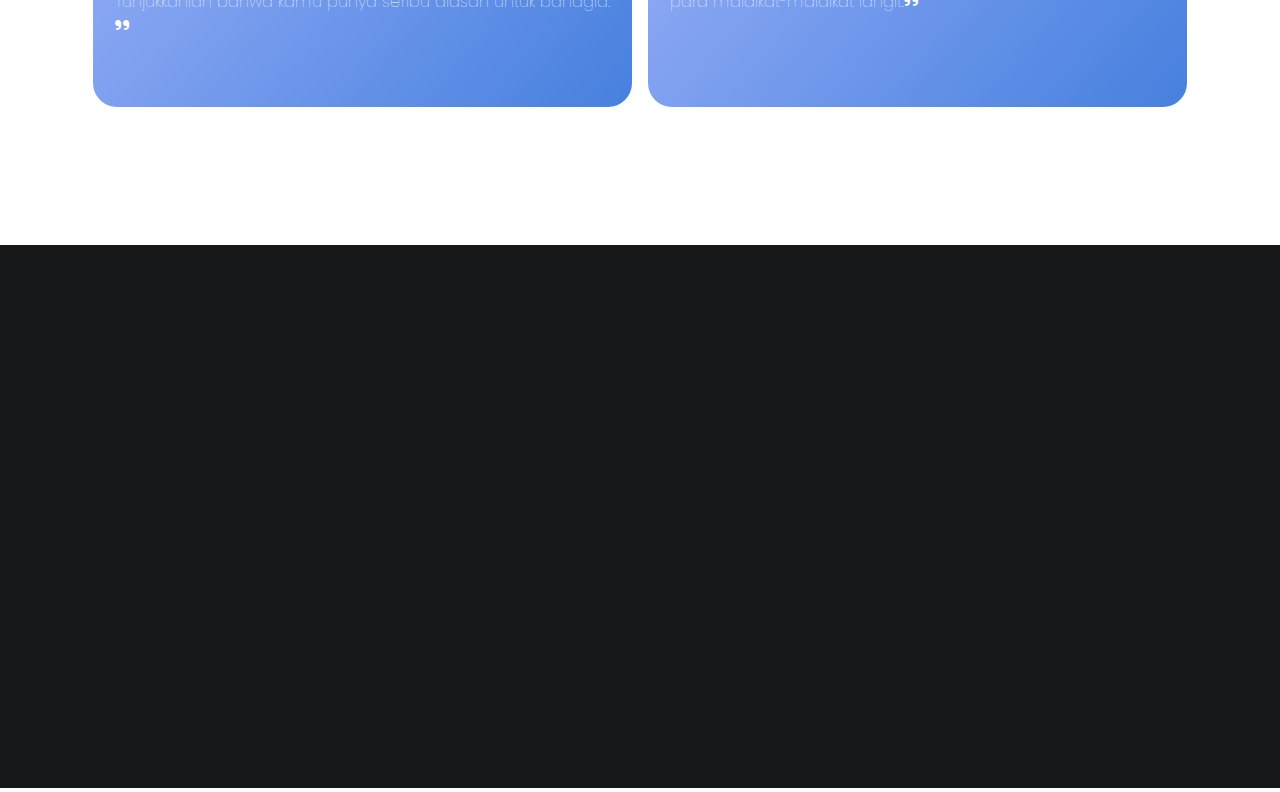
==== commit a42b11bd: "nambah fitu" ====
--- a/index.html
+++ b/index.html
@@ -6,13 +6,13 @@
  
      <meta charset="UTF-8">
      <meta http-equiv="X-UA-Compatible" content="IE=Edge">
-<<<<<<< HEAD
+<!-- <<<<<<< HEAD -->
      <meta name="description" content="WEBSITE Mafisma Official">
      <meta name="keywords" content="">
 =======
      <meta name="description" content="Mafisma Site Official">
      <meta name="keywords" content="Mafisma, Unusia, KKN">
->>>>>>> cafe98f5ca374a5ef6a515d38eacc886b1e45f37
+<!-- >>>>>>> cafe98f5ca374a5ef6a515d38eacc886b1e45f37 -->
      <meta name="author" content="Mafisma">
      <meta name="viewport" content="width=device-width, initial-scale=1, maximum-scale=1">
      <meta property="og:type" content="website">
@@ -485,11 +485,11 @@
    nav:true,
      autoplay:true,
      dots:false,
-<<<<<<< HEAD
+// <<<<<<< HEAD
      autoplayTimeout:2000000,
-=======
+// =======
      autoplayTimeout:1500,
->>>>>>> cafe98f5ca374a5ef6a515d38eacc886b1e45f37
+// >>>>>>> cafe98f5ca374a5ef6a515d38eacc886b1e45f37
      autoplayHoverPause:true,
      responsiveClass:true,
      responsive:{
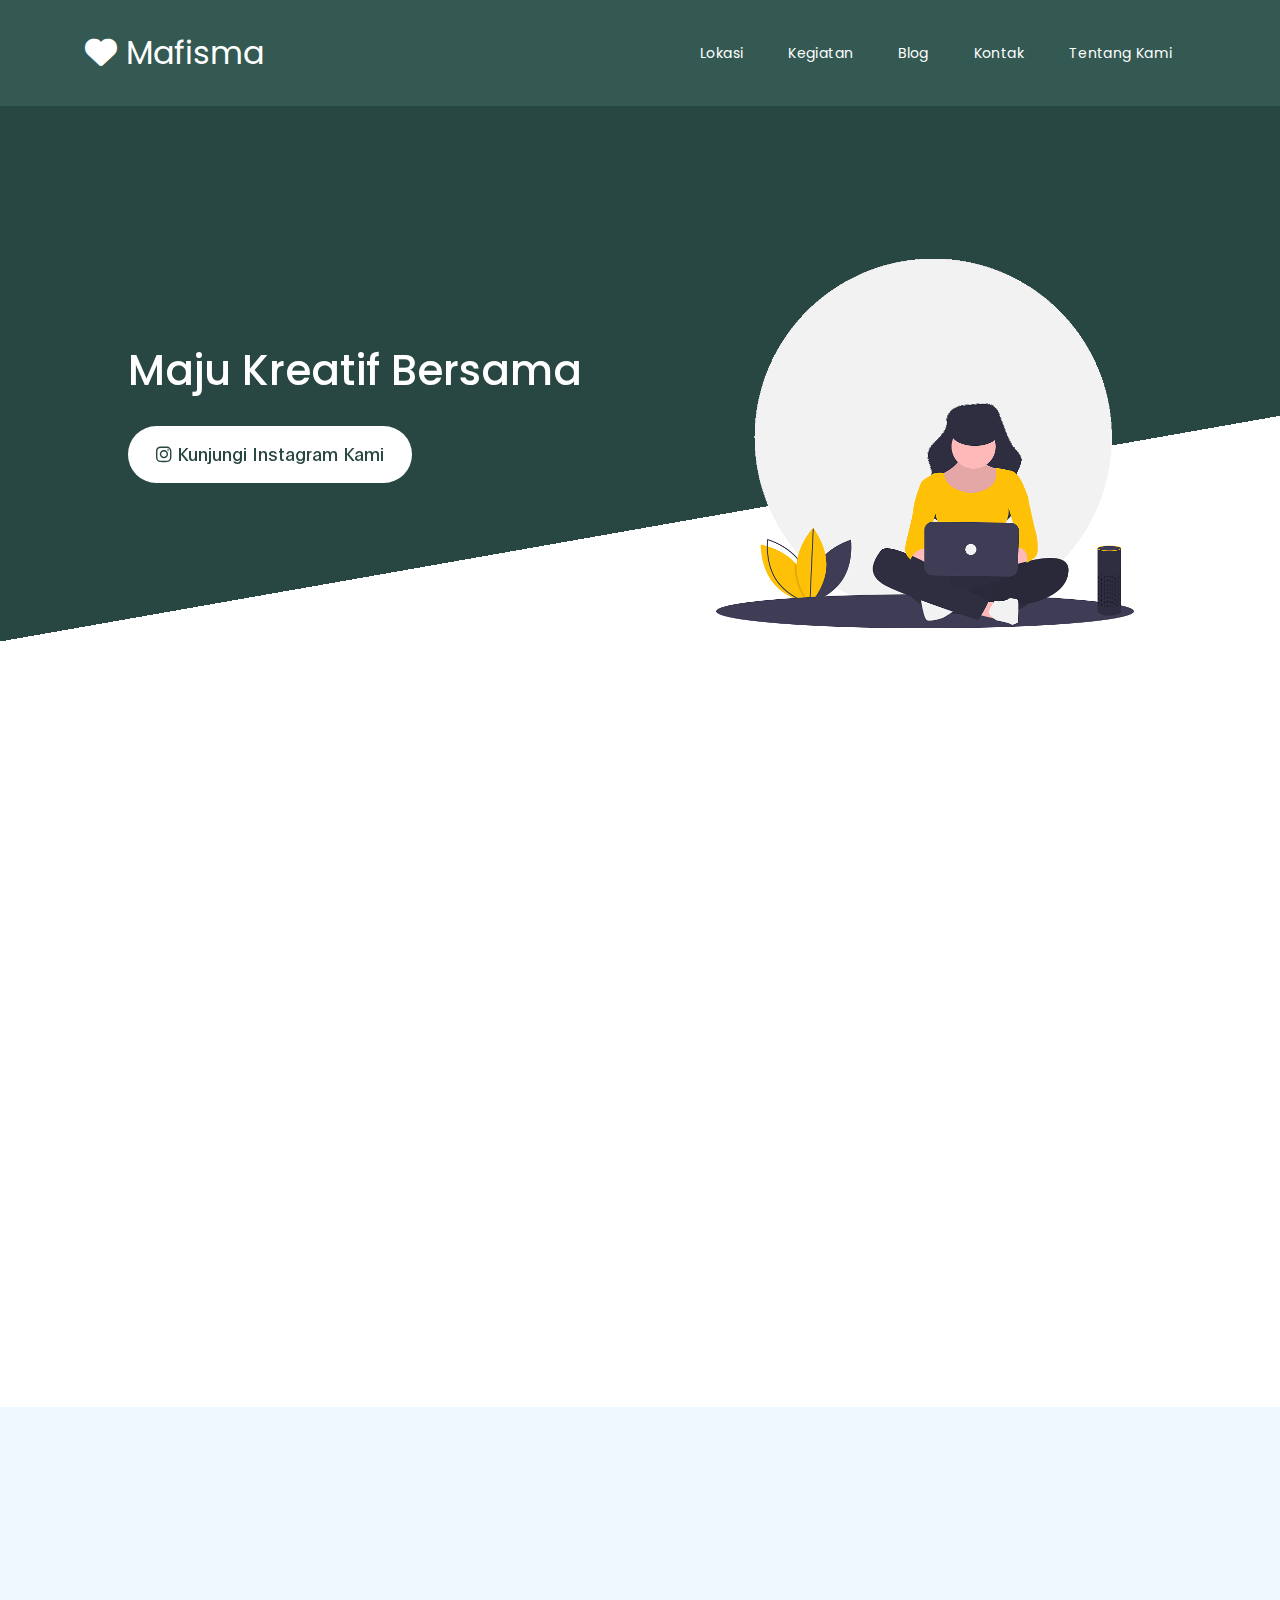
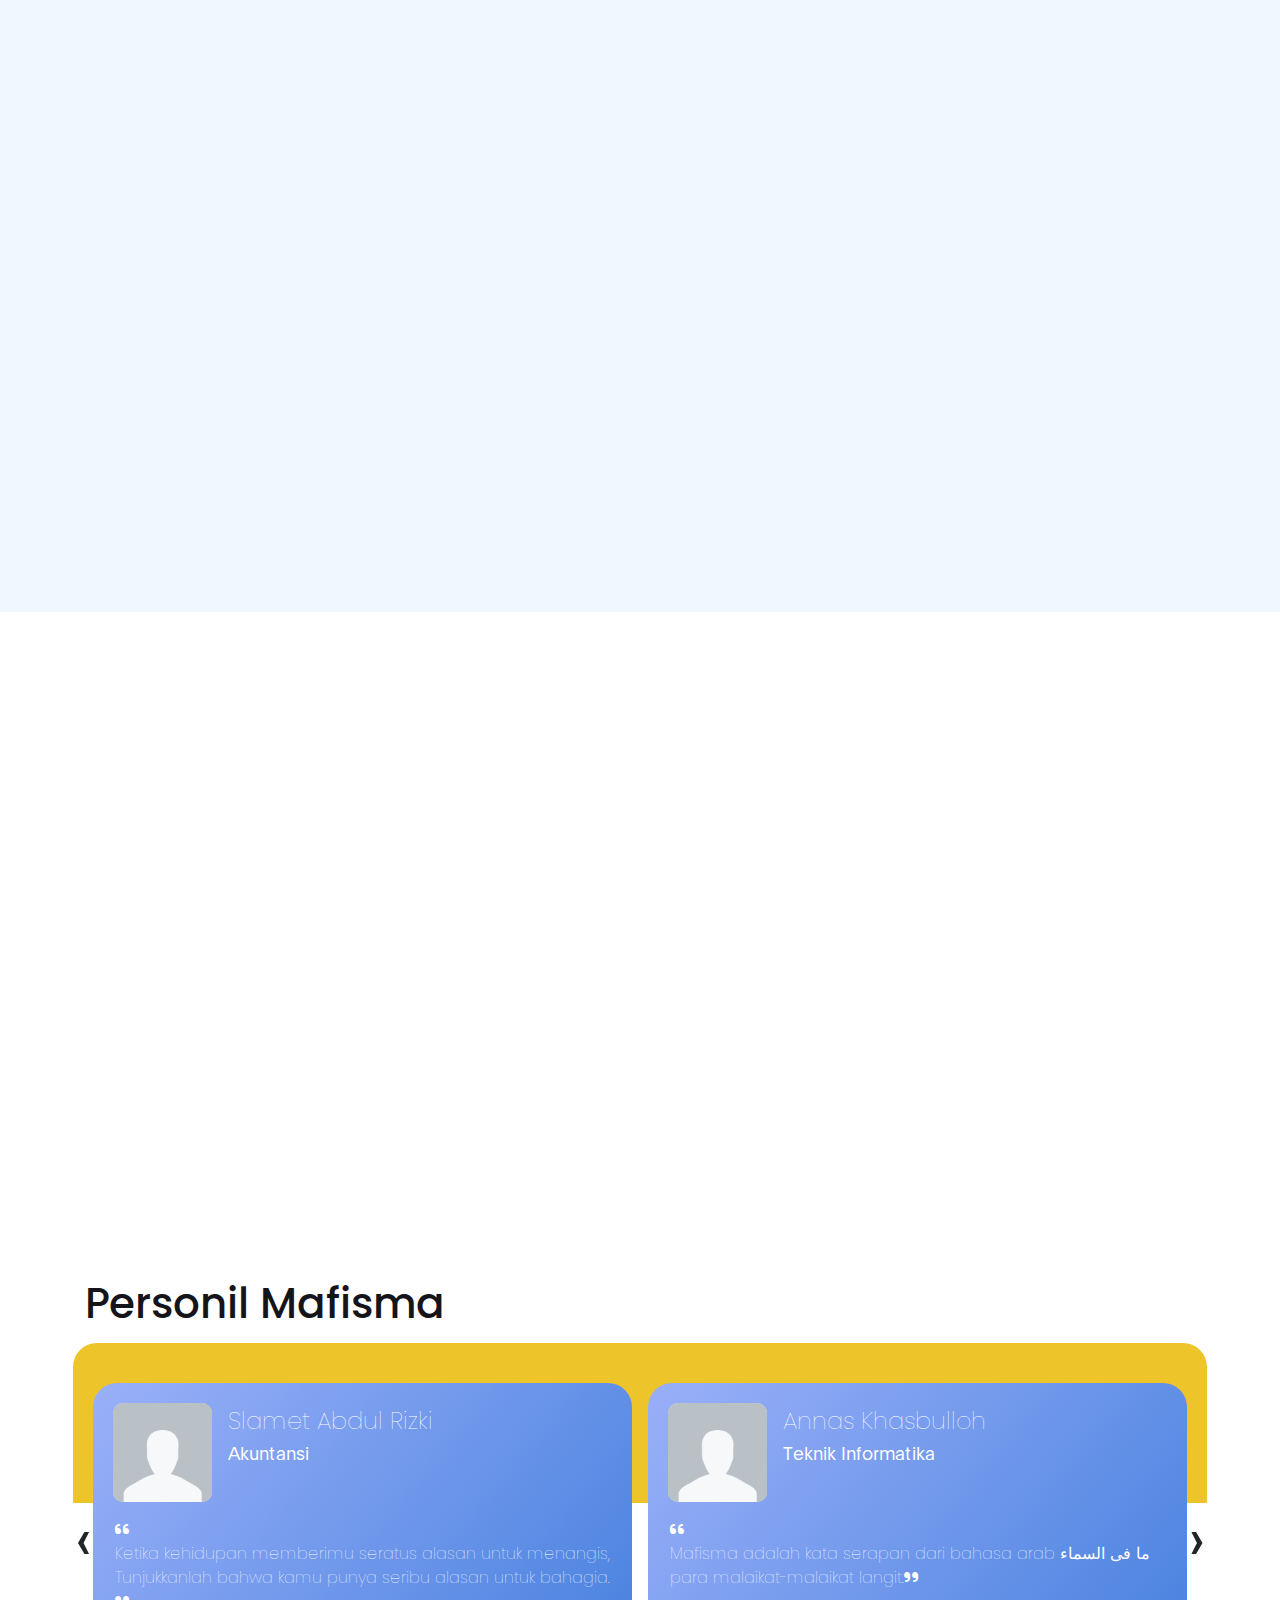
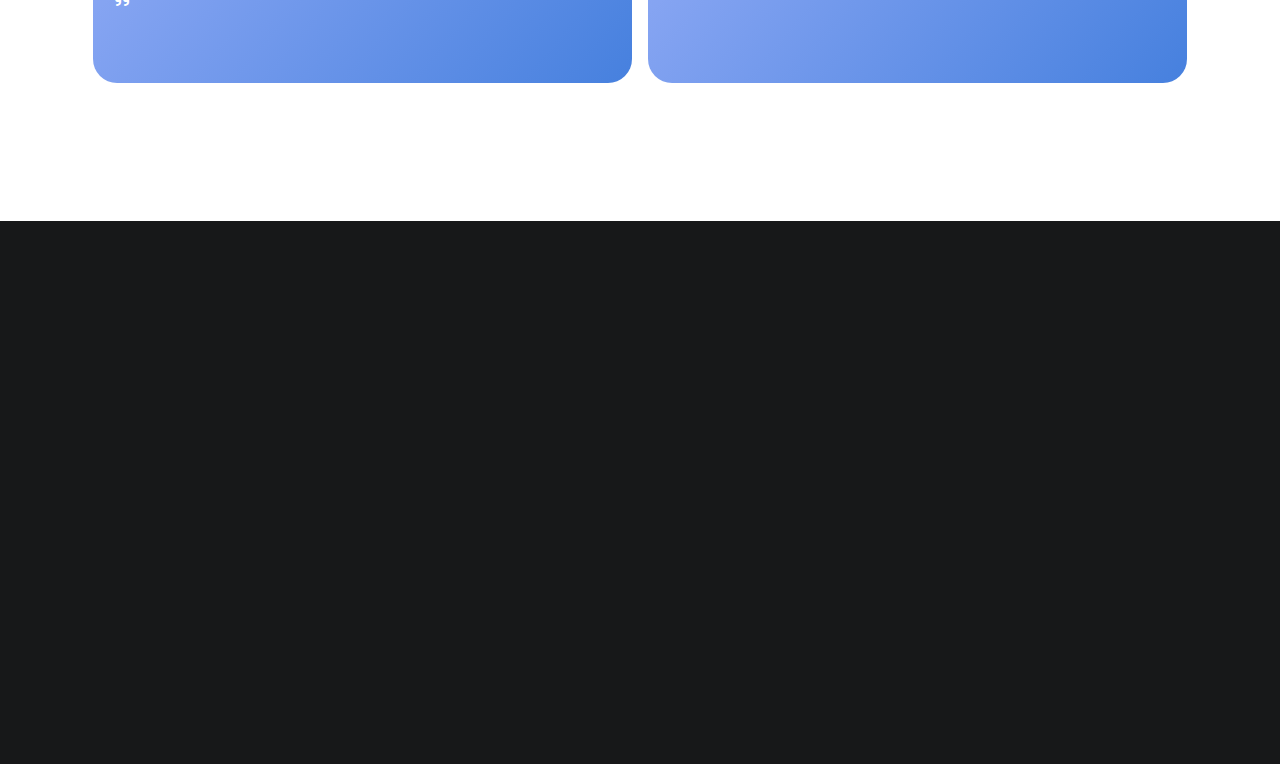
==== commit 595e7d57: "nambah fitu" ====
--- a/index.html
+++ b/index.html
@@ -7,9 +7,7 @@
      <meta charset="UTF-8">
      <meta http-equiv="X-UA-Compatible" content="IE=Edge">
 <!-- <<<<<<< HEAD -->
-     <meta name="description" content="WEBSITE Mafisma Official">
-     <meta name="keywords" content="">
-=======
+<!-- ======= -->
      <meta name="description" content="Mafisma Site Official">
      <meta name="keywords" content="Mafisma, Unusia, KKN">
 <!-- >>>>>>> cafe98f5ca374a5ef6a515d38eacc886b1e45f37 -->
@@ -17,8 +15,8 @@
      <meta name="viewport" content="width=device-width, initial-scale=1, maximum-scale=1">
      <meta property="og:type" content="website">
      <meta property="og:image:type" content="image/jpeg">
-     <meta property="og:image" content="https://ti.unusia.ac.id/storage/images/1619181638banner-thumb.png">
-     <meta property="og:image:secure_url" content="https://ti.unusia.ac.id/storage/images/1619181638banner-thumb.png">
+     <meta property="og:image" content="https://mafisma.netlify.app/images/project/project-detail/detail.jpg">
+     <meta property="og:image:secure_url" content="https://mafisma.netlify.app/images/project/project-detail/detail.jpg">
      <meta property="og:image:width" content="200">
      <meta property="og:image:height" content="200">
      
@@ -487,7 +485,7 @@
      dots:false,
 // <<<<<<< HEAD
      autoplayTimeout:2000000,
-// =======
+// =======git
      autoplayTimeout:1500,
 // >>>>>>> cafe98f5ca374a5ef6a515d38eacc886b1e45f37
      autoplayHoverPause:true,
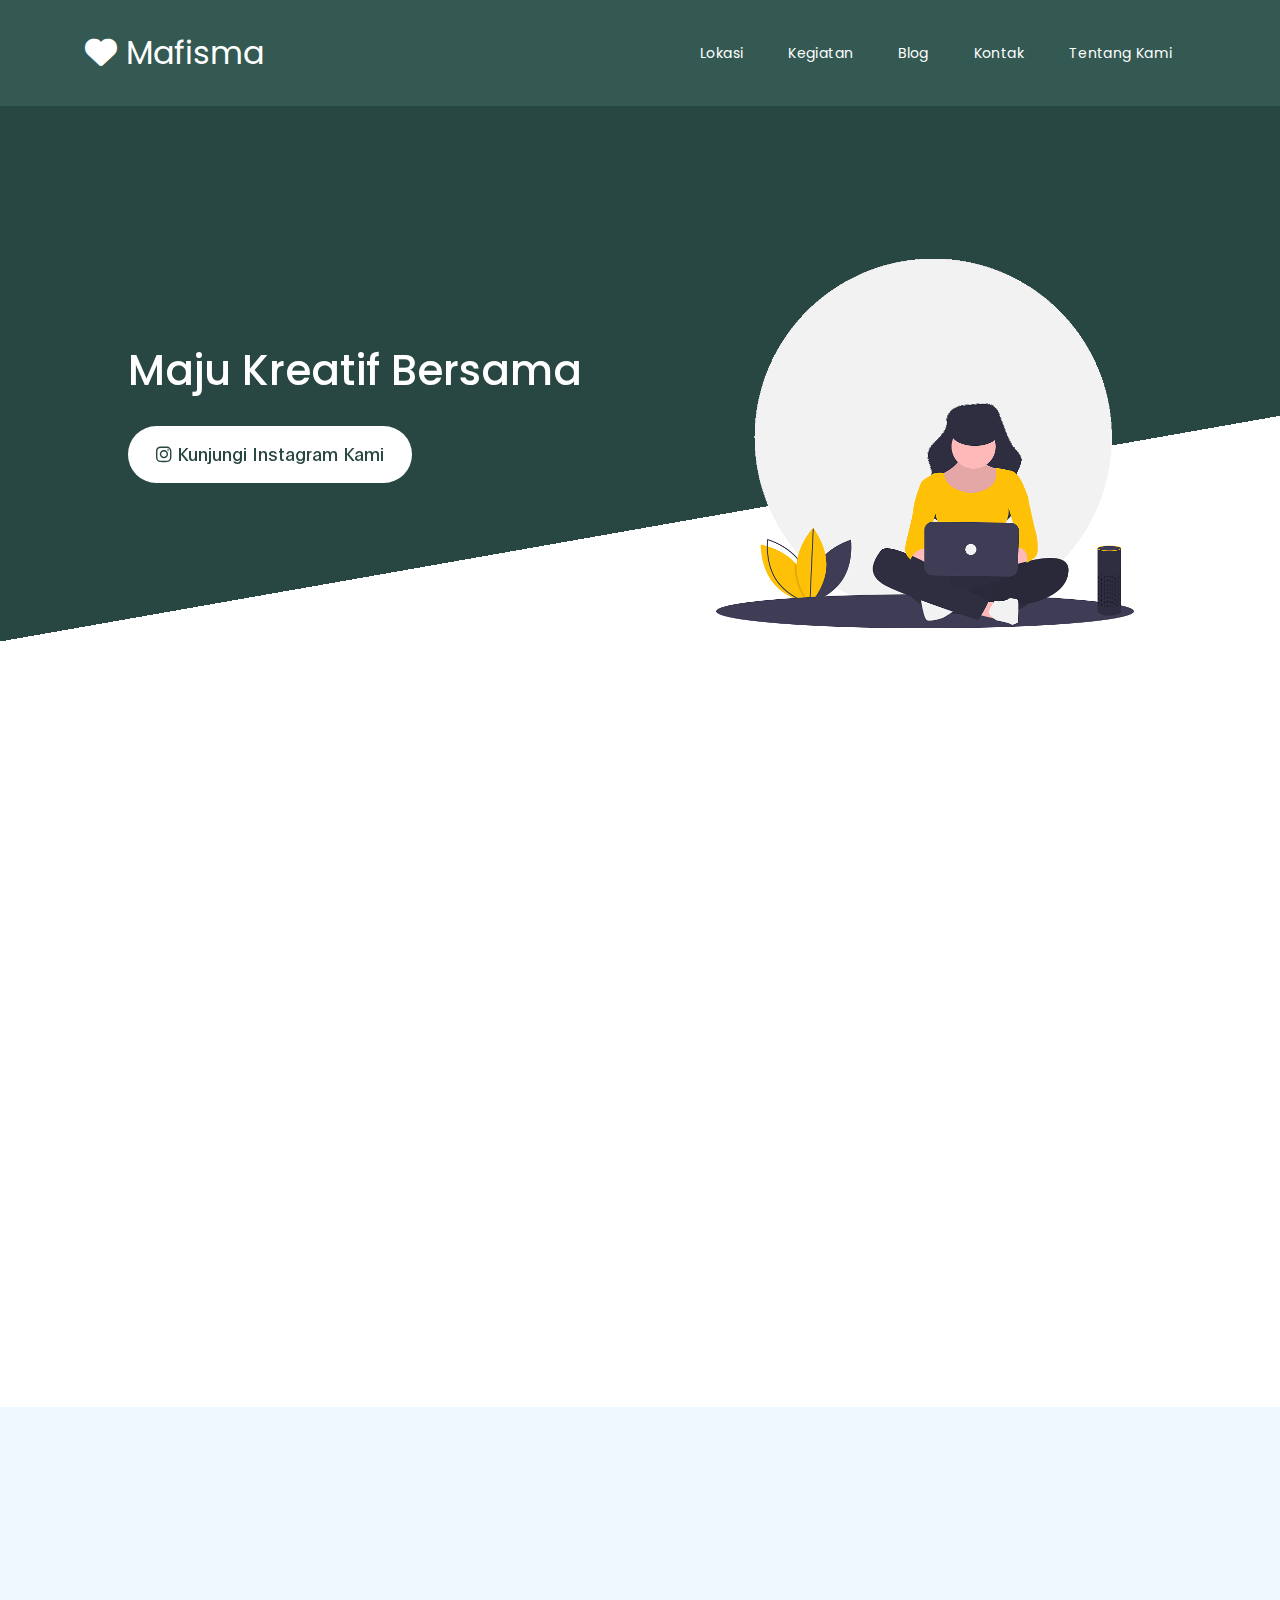
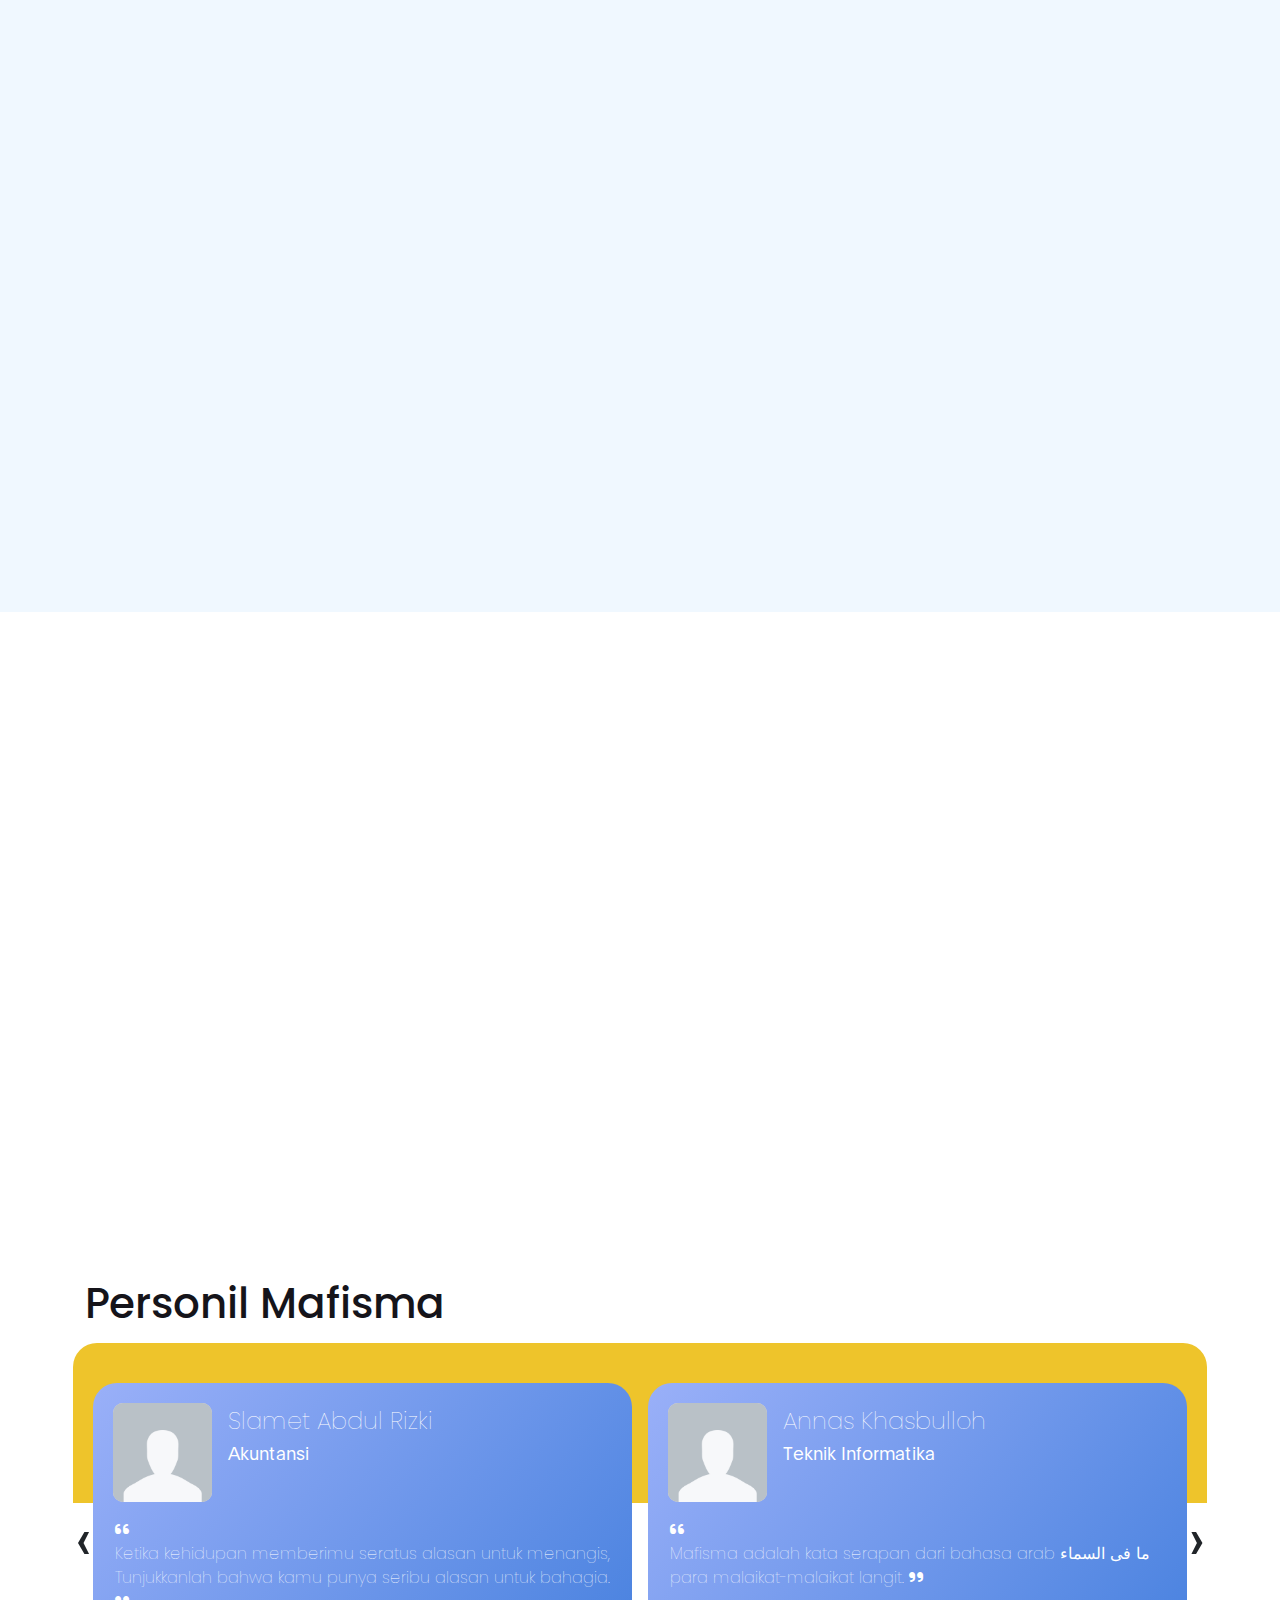
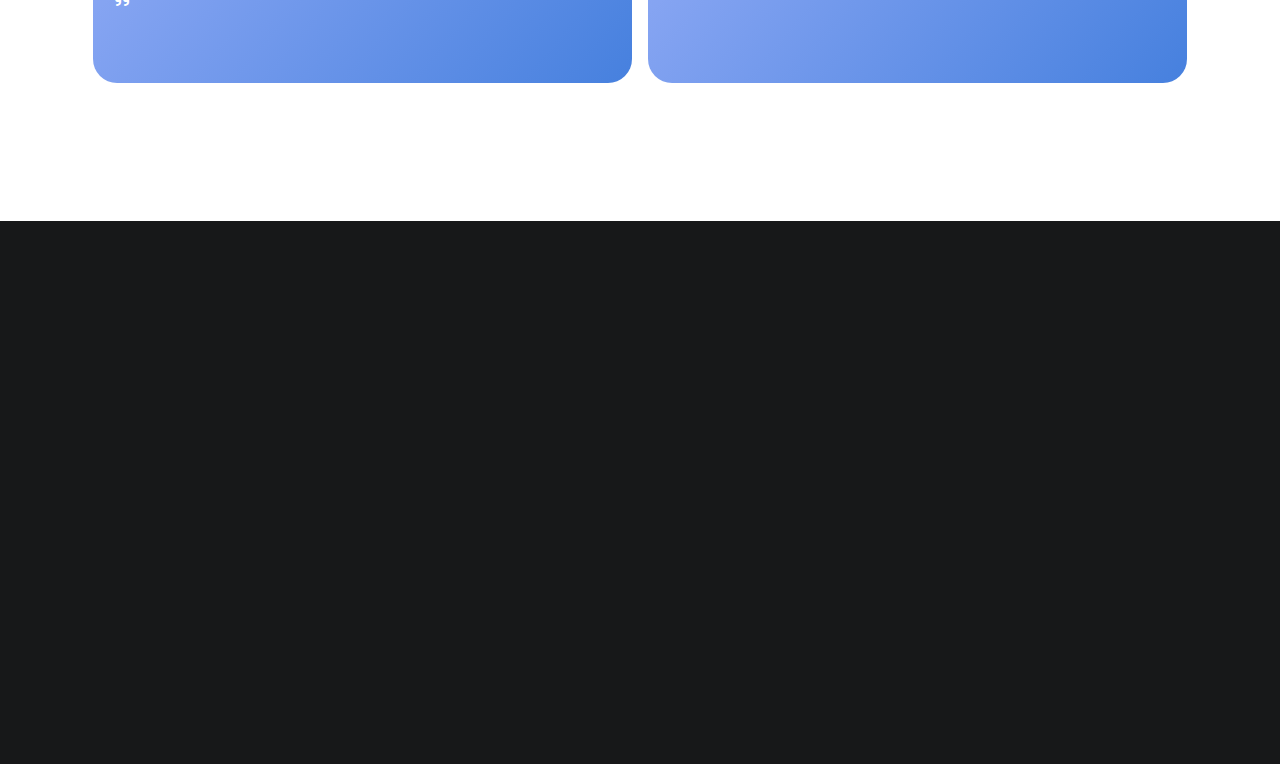
==== commit a5eab86c: "nambah fitu" ====
--- a/index.html
+++ b/index.html
@@ -5,18 +5,16 @@
      <title>MAFISMA | Beranda</title>
  
      <meta charset="UTF-8">
-     <meta http-equiv="X-UA-Compatible" content="IE=Edge">
-<!-- <<<<<<< HEAD -->
-<!-- ======= -->
+     <meta http-equiv="X-UA-Compatible" content="IE=Edge"> 
      <meta name="description" content="Mafisma Site Official">
-     <meta name="keywords" content="Mafisma, Unusia, KKN">
-<!-- >>>>>>> cafe98f5ca374a5ef6a515d38eacc886b1e45f37 -->
+     <meta name="keywords" content="Mafisma, Unusia, KKN"> 
      <meta name="author" content="Mafisma">
      <meta name="viewport" content="width=device-width, initial-scale=1, maximum-scale=1">
+
      <meta property="og:type" content="website">
      <meta property="og:image:type" content="image/jpeg">
-     <meta property="og:image" content="https://mafisma.netlify.app/images/project/project-detail/detail.jpg">
-     <meta property="og:image:secure_url" content="https://mafisma.netlify.app/images/project/project-detail/detail.jpg">
+     <meta property="og:image" content="https://mafisma.netlify.app/images/project/project-detail/detail.png">
+     <meta property="og:image:secure_url" content="https://mafisma.netlify.app/images/project/project-detail/detail.png">
      <meta property="og:image:width" content="200">
      <meta property="og:image:height" content="200">
      
@@ -228,7 +226,7 @@
           </div> 
         </div>
      </div>
-     <p class="bio-personil mt-3"><i class="fa-solid fa-quote-left"></i><br> Mafisma adalah kata serapan dari bahasa arab ما فى السماء para malaikat-malaikat langit.<i class="fa-solid fa-quote-right"></i></p>
+     <p class="bio-personil mt-3"><i class="fa-solid fa-quote-left"></i><br> Mafisma adalah kata serapan dari bahasa arab ما فى السماء para malaikat-malaikat langit. <i class="fa-solid fa-quote-right"></i></p>
          </div>
          <div  class="card-personil  mx-2  ">
           <div class="info-profile">
@@ -242,7 +240,7 @@
     
           </div>
      </div> 
-     <p class="bio-personil mt-3"><i class="fa-solid fa-quote-left"></i> <br> Jangan tanya saya !! <i class="fa-solid fa-quote-right"></i></p>
+     <p class="bio-personil mt-3"><i class="fa-solid fa-quote-left"></i> <br> Jangan tanya saya!! <i class="fa-solid fa-quote-right"></i></p>
          </div>
          <div  class="card-personil  mx-2  ">
           <div class="info-profile">
@@ -268,7 +266,7 @@
          </div> 
           </div>
      </div> 
-     <p class="bio-personil mt-3 mt-3"><i class="fa-solid fa-quote-left"></i> <br>   <i class="fa-solid fa-quote-right"></i></p>
+     <p class="bio-personil mt-3 mt-3"><i class="fa-solid fa-quote-left"></i> <br> Aku menyadari bahwa aku mencintai seseorang yang tidak mencintaiku. <i class="fa-solid fa-quote-right"></i></p>
          </div>
          <div  class="card-personil  mx-2">
           <div class="info-profile">
@@ -321,7 +319,7 @@
          </div> 
           </div>
      </div> 
-     <p class="bio-personil mt-3"><i class="fa-solid fa-quote-left"></i> <br> Anak adalah peniru terbaik jadi berikanlah mereka sesuatu yang hebat untuk ditiru <i class="fa-solid fa-quote-right"></i></p>
+     <p class="bio-personil mt-3"><i class="fa-solid fa-quote-left"></i> <br> Anak adalah peniru terbaik jadi berikanlah mereka sesuatu yang hebat untuk ditiru. <i class="fa-solid fa-quote-right"></i></p>
          </div>
          <div  class="card-personil  mx-2  ">
           <div class="info-profile">
@@ -398,7 +396,7 @@
       </div> 
      </div>
      </div> 
-     <p class="bio-personil mt-3"><i class="fa-solid fa-quote-left"></i> <br> Kejarlah apa yang kamu inginkan selagi masih mampu untuk dikejar, jangan patah semangat, I just want you to know that somebody cares <i class="fa-solid fa-quote-right"></i></p>
+     <p class="bio-personil mt-3"><i class="fa-solid fa-quote-left"></i> <br> Kejarlah apa yang kamu inginkan selagi masih mampu untuk dikejar, jangan patah semangat, I just want you to know that somebody cares. <i class="fa-solid fa-quote-right"></i></p>
          </div>
        
 
@@ -483,10 +481,8 @@
    nav:true,
      autoplay:true,
      dots:false,
-// <<<<<<< HEAD
-     autoplayTimeout:2000000,
 // =======git
-     autoplayTimeout:1500,
+     autoplayTimeout:2000,
 // >>>>>>> cafe98f5ca374a5ef6a515d38eacc886b1e45f37
      autoplayHoverPause:true,
      responsiveClass:true,
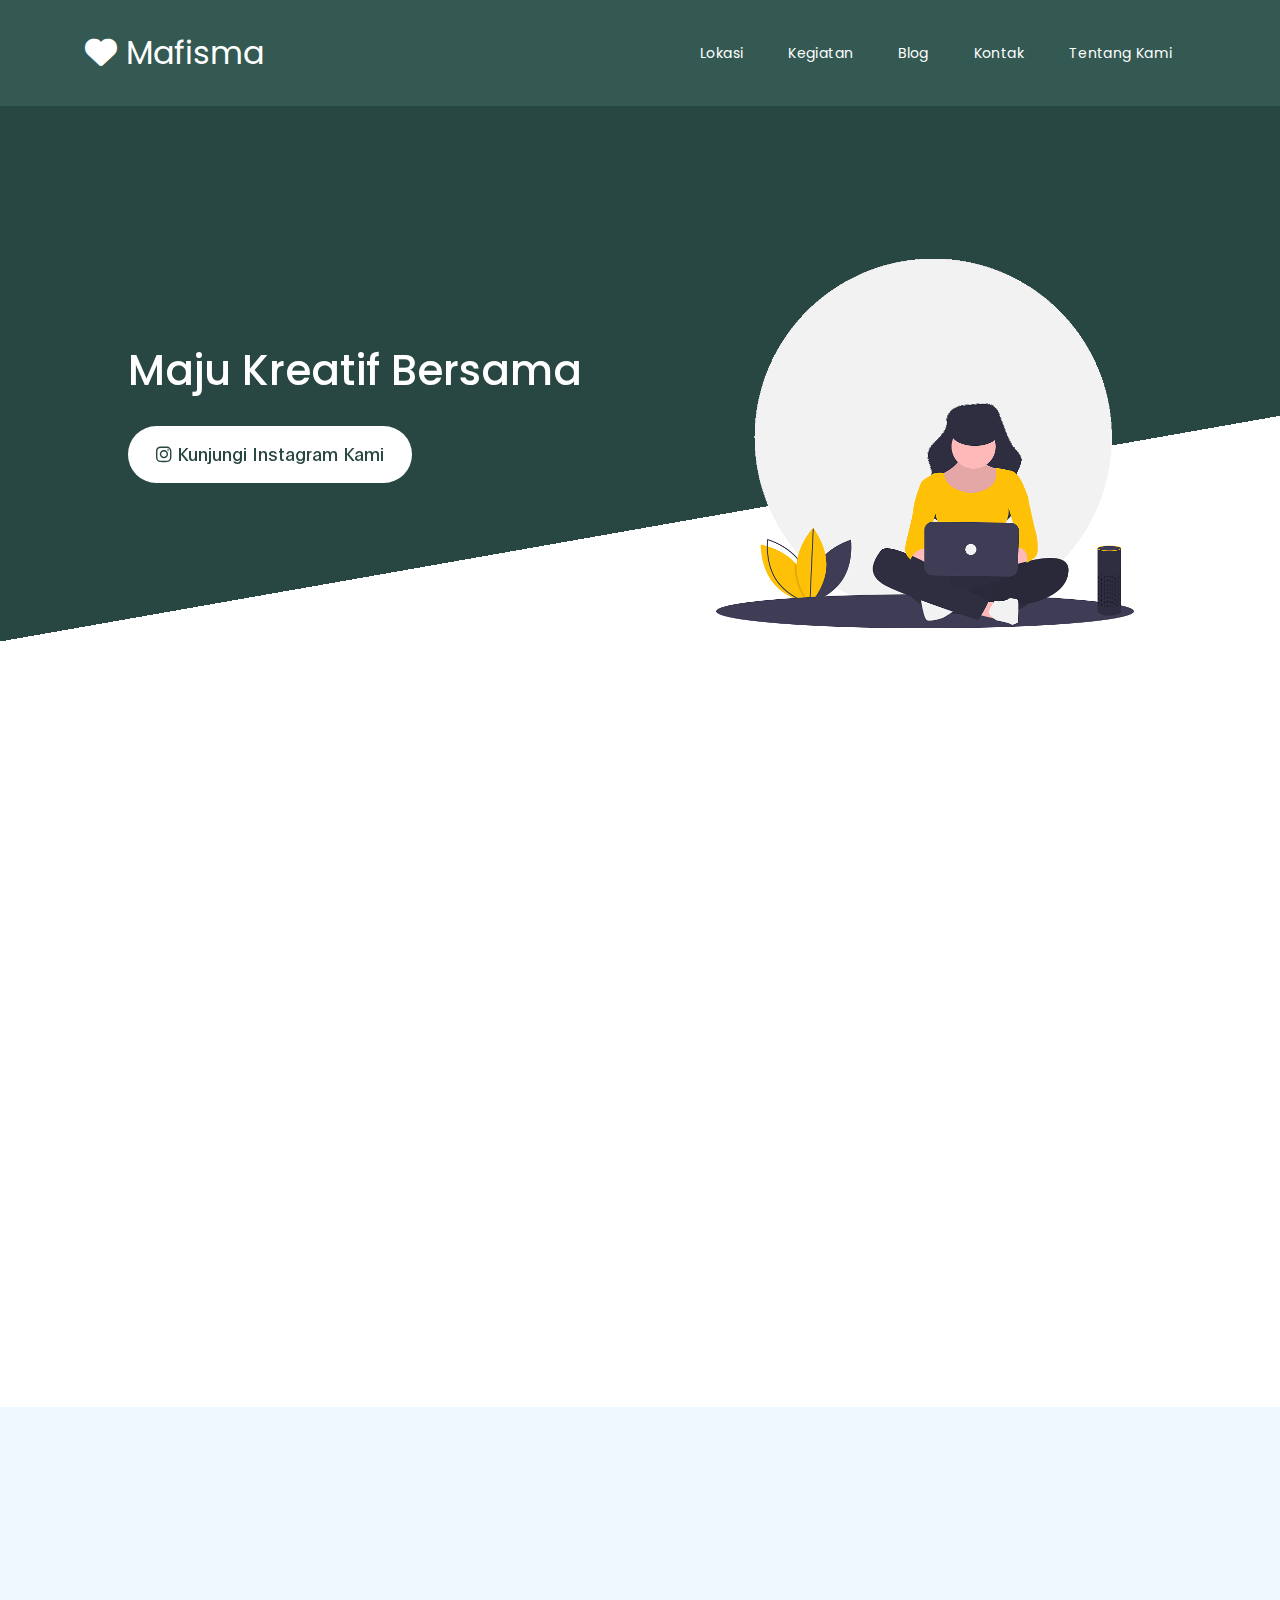
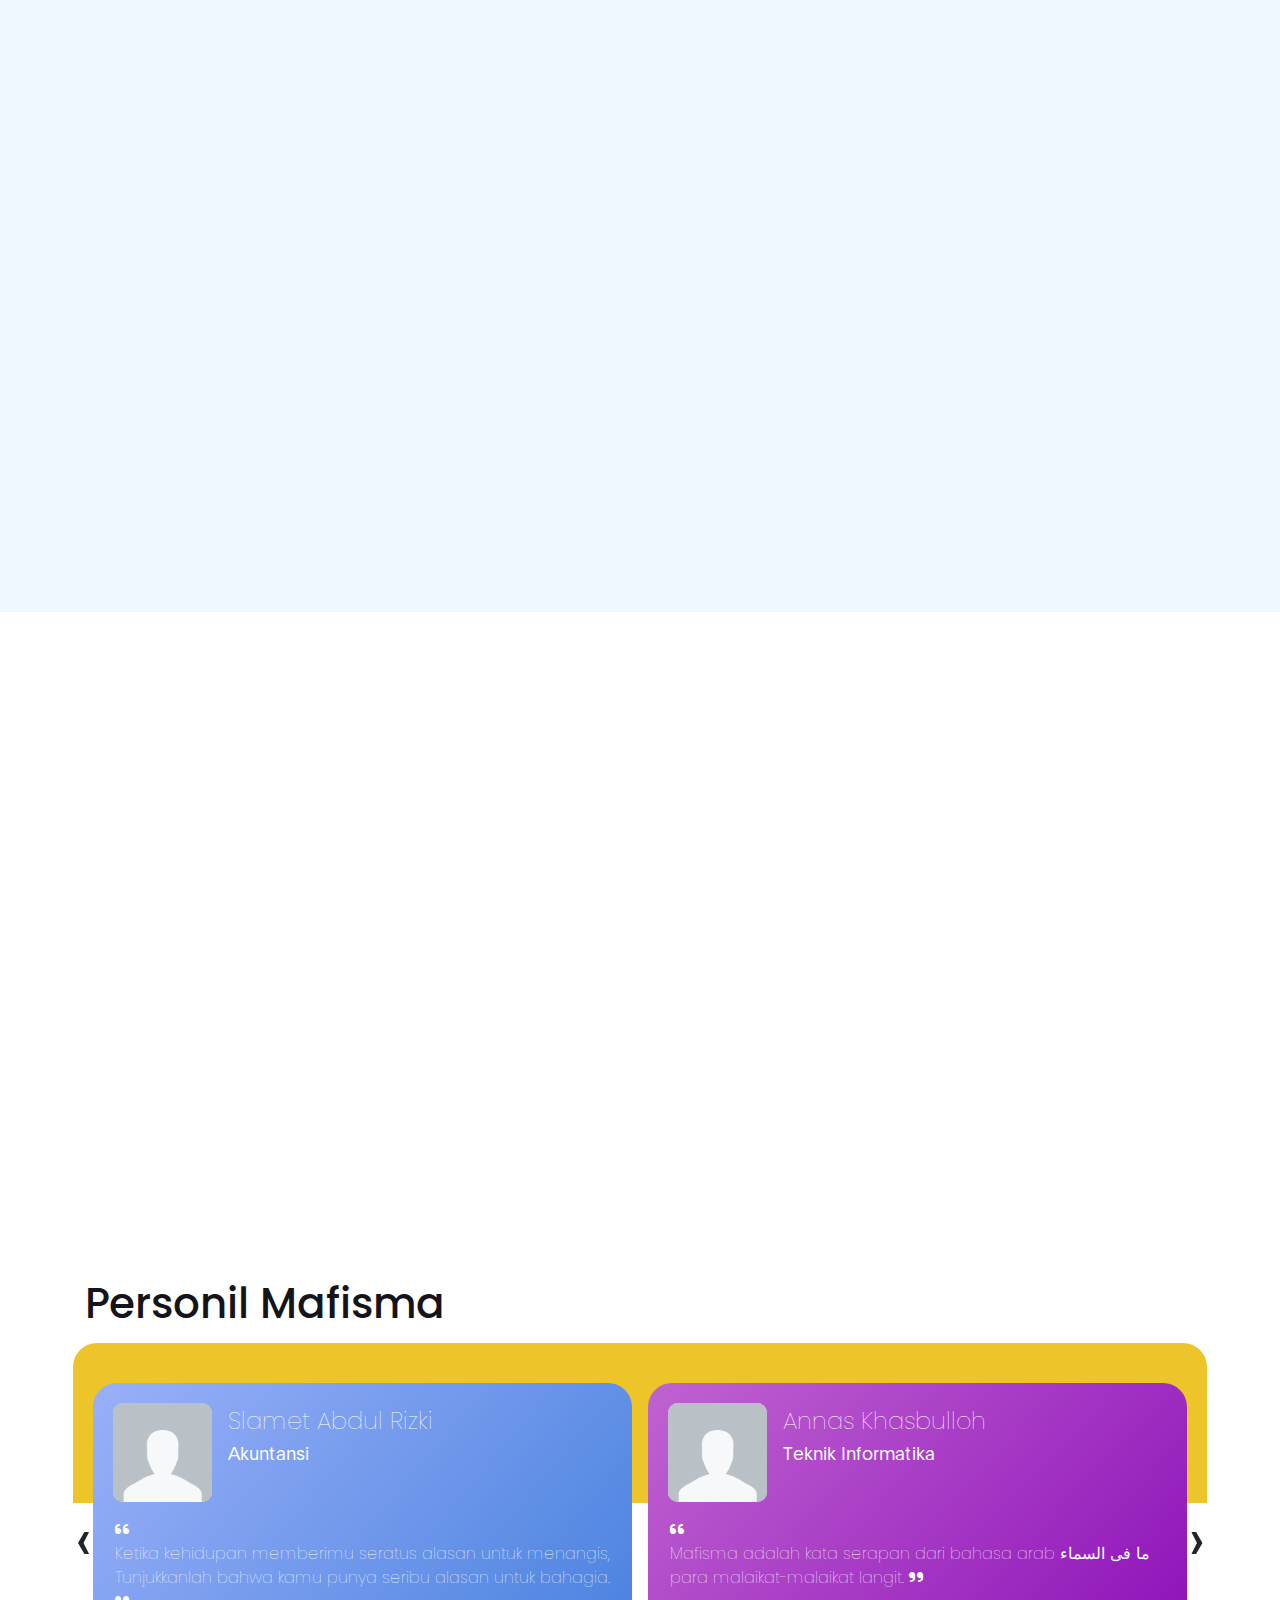
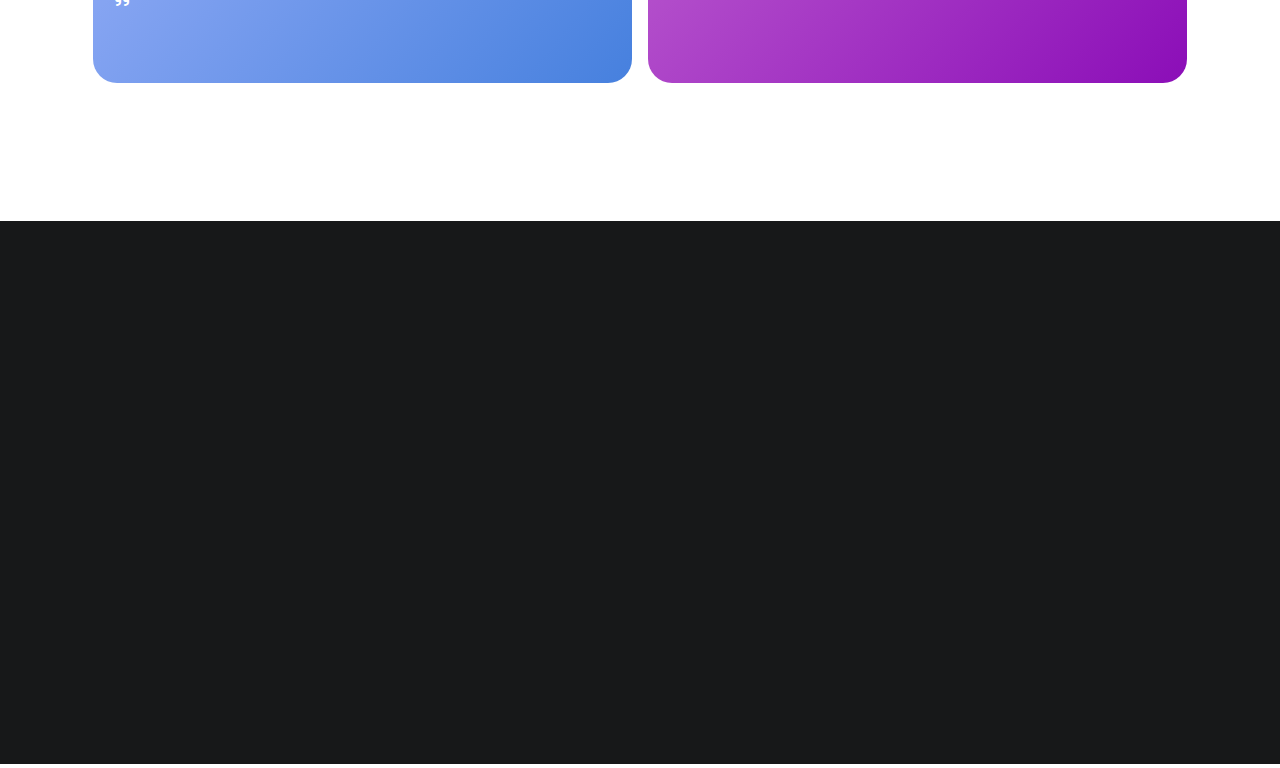
==== commit 4639d582: "nambah fitu" ====
--- a/index.html
+++ b/index.html
@@ -13,10 +13,10 @@
 
      <meta property="og:type" content="website">
      <meta property="og:image:type" content="image/jpeg">
-     <meta property="og:image" content="https://mafisma.netlify.app/images/project/project-detail/detail.png">
-     <meta property="og:image:secure_url" content="https://mafisma.netlify.app/images/project/project-detail/detail.png">
-     <meta property="og:image:width" content="200">
-     <meta property="og:image:height" content="200">
+     <meta property="og:image" content="https://mafisma.netlify.app/images/project/project-detail/detail.jpg">
+     <meta property="og:image:secure_url" content="https://mafisma.netlify.app/images/project/project-detail/detail.jpg">
+     <meta property="og:image:width" content="150">
+     <meta property="og:image:height" content="150">
      
      <link rel="stylesheet" href="css/bootstrap.min.css">
      <link rel="stylesheet" href="fontawesome/css/all.min.css">
@@ -202,7 +202,7 @@
      <div class=" bgg"></div>
      <div class="owl-carousel mt-5 owl-theme"> 
 
-       <div  class="card-personil mx-2">
+       <div  class="card-personil-1 mx-2">
           <div class="info-profile">
           <span class="bg-imgku"><img class="img-per" style="border-radius: 10%;" src="images/profile/userpic.png" alt=""></span>
 
@@ -215,7 +215,7 @@
      </div>
      <p class="bio-personil mt-3"> <i class="fa-solid fa-quote-left"></i><br> Ketika kehidupan memberimu seratus alasan untuk menangis, Tunjukkanlah bahwa kamu punya seribu alasan untuk bahagia. <i class="fa-solid fa-quote-right"></i></p>
          </div>
-         <div  class="card-personil  mx-2">
+         <div  class="card-personil-2  mx-2">
           <div class="info-profile">
           <span class="bg-imgku"><img style="border-radius: 10%;" src="images/profile/userpic.png" alt=""></span>
 
@@ -228,7 +228,7 @@
      </div>
      <p class="bio-personil mt-3"><i class="fa-solid fa-quote-left"></i><br> Mafisma adalah kata serapan dari bahasa arab ما فى السماء para malaikat-malaikat langit. <i class="fa-solid fa-quote-right"></i></p>
          </div>
-         <div  class="card-personil  mx-2  ">
+         <div  class="card-personil-3  mx-2  ">
           <div class="info-profile">
           <span class="bg-imgku"><img style="border-radius: 10%;" src="images/profile/userpic.png" alt=""></span>
 
@@ -255,7 +255,7 @@
      </div> 
      <p class="bio-personil mt-3"><i class="fa-solid fa-quote-left"></i> <br> Niatkan yang baik kemudian lakukan dengan cara yang baik agar mendapatkan hasil yang terbaik. Niat yang baik pasti akan selalu diberi jalan yang terbaik. <i class="fa-solid fa-quote-right"></i></p>
          </div>
-         <div  class="card-personil mx-2">
+         <div  class="card-personil-2 mx-2">
           <div class="info-profile">
           <span class="bg-imgku"><img class="img-per" style="border-radius: 10%;" src="images/profile/yam.jpg" alt=""></span>
 
@@ -268,7 +268,7 @@
      </div> 
      <p class="bio-personil mt-3 mt-3"><i class="fa-solid fa-quote-left"></i> <br> Aku menyadari bahwa aku mencintai seseorang yang tidak mencintaiku. <i class="fa-solid fa-quote-right"></i></p>
          </div>
-         <div  class="card-personil  mx-2">
+         <div  class="card-personil-3  mx-2">
           <div class="info-profile">
           <span class="bg-imgku"><img style="border-radius: 10%;" src="images/profile/userpic.png" alt=""></span>
 
@@ -295,7 +295,7 @@
      <p class="bio-personil mt-3"><i class="fa-solid fa-quote-left"></i> <br> Yang kau terima hari ini adalah ulahmu dimasa lalu.. <br>
           Atau bisa jadi prosesmu yang akan kau tuai di masa yang akan datang.. <i class="fa-solid fa-quote-right"></i></p>
          </div>
-         <div  class="card-personil  mx-2  ">
+         <div  class="card-personil-2  mx-2  ">
           <div class="info-profile">
           <span class="bg-imgku"><img style="border-radius: 10%;" src="images/profile/nisfu.jpg" alt=""></span>
 
@@ -306,9 +306,9 @@
          </div> 
           </div>
      </div> 
-     <p class="bio-personil mt-3"><i class="fa-solid fa-quote-left"></i> <br>   <i class="fa-solid fa-quote-right"></i></p>
-         </div>
-         <div  class="card-personil  mx-2  ">
+     <p class="bio-personil mt-3"><i class="fa-solid fa-quote-left"></i> <br> Belajar lah berhati lapang dengan sabar dan syukur, agar dirimu mudah Ridho dengan takdir Tuhan mu. <i class="fa-solid fa-quote-right"></i></p>
+         </div>
+         <div  class="card-personil-3  mx-2  ">
           <div class="info-profile">
           <span class="bg-imgku"><img style="border-radius: 10%;" src="images/profile/nurlaela.jpg" alt=""></span>
 
@@ -323,7 +323,7 @@
          </div>
          <div  class="card-personil  mx-2  ">
           <div class="info-profile">
-          <span class="bg-imgku"><img style="border-radius: 10%;" src="images/profile/userpic.png" alt=""></span>
+          <span class="bg-imgku"><img style="border-radius: 10%;" src="images/profile/zila.jpg" alt=""></span>
 
          <div class="bg-data-personil ml-3">
           <div class="data-personil">
@@ -332,9 +332,9 @@
          </div> 
           </div>
      </div> 
-     <p class="bio-personil mt-3"><i class="fa-solid fa-quote-left"></i> <br>   <i class="fa-solid fa-quote-right"></i></p>
-         </div>
-         <div  class="card-personil  mx-2  ">
+     <p class="bio-personil mt-3"><i class="fa-solid fa-quote-left"></i> <br> Tidak ada anak yang bodoh ataupun nakal. Setiap anak memiliki kelebihan/kecerdasannya masing-masing (Multiple Intellegences/kecerdasan majemuk). "Howard Gardner"  <i class="fa-solid fa-quote-right"></i></p>
+         </div>
+         <div  class="card-personil-2  mx-2  ">
           <div class="info-profile">
           <span class="bg-imgku"><img style="border-radius: 10%;" src="images/profile/mela.jpg" alt=""></span>
 
@@ -345,9 +345,9 @@
          </div> 
           </div>
      </div> 
-     <p class="bio-personil mt-3"><i class="fa-solid fa-quote-left"></i> <br>   <i class="fa-solid fa-quote-right"></i></p>
-         </div>
-         <div  class="card-personil  mx-2  ">
+     <p class="bio-personil mt-3"><i class="fa-solid fa-quote-left"></i> <br> Tidak apa-apa untuk jatuh, tidak apa-apa untuk terluka. Yang harus kau lakukan adalah bangkit kembali dan terus berlari. <i class="fa-solid fa-quote-right"></i></p>
+         </div>
+         <div  class="card-personil-3  mx-2  ">
           <div class="info-profile">
           <span class="bg-imgku"><img style="border-radius: 10%;" src="images/profile/yenny.jpg" alt=""></span>
 
@@ -373,9 +373,9 @@
      </div> 
      <p class="bio-personil mt-3"><i class="fa-solid fa-quote-left"></i> <br>   <i class="fa-solid fa-quote-right"></i></p>
          </div>
-         <div  class="card-personil  mx-2  ">
-          <div class="info-profile">
-          <span class="bg-imgku"><img style="border-radius: 10%;" src="images/profile/userpic.png" alt=""></span>
+         <div  class="card-personil-2  mx-2  ">
+          <div class="info-profile">
+          <span class="bg-imgku"><img style="border-radius: 10%;" src="images/profile/ela.jpg" alt=""></span>
 
          <div class="bg-data-personil ml-3">
           <div class="data-personil">
@@ -386,7 +386,7 @@
      </div> 
      <p class="bio-personil mt-3"><i class="fa-solid fa-quote-left"></i> <br>   <i class="fa-solid fa-quote-right"></i></p>
          </div>
-         <div  class="card-personil  mx-2  ">
+         <div  class="card-personil-3  mx-2  ">
           <div class="info-profile">
           <span class="bg-imgku "><img style="border-radius: 10%;" src="images/profile/userpic.png" alt=""></span>
       <div class="bg-data-personil ml-3">
--- a/css/templatemo-digital-trend.css
+++ b/css/templatemo-digital-trend.css
@@ -143,6 +143,27 @@
   padding: 20px;
   border: none;
   background: rgba(0, 0, 0, 0) linear-gradient(130.2deg, rgb(156, 177, 249) -2.91%, rgb(54, 119, 217) 119.44%) repeat scroll 0% 0%;
+}
+.card-personil-1{
+  height: 300px;
+  border-radius: 1.5rem 1.5rem 1.5rem 1.5rem;
+  padding: 20px;
+  border: none;
+  background: rgba(0, 0, 0, 0) linear-gradient(130.2deg, rgb(156, 177, 249) -2.91%, rgb(54, 119, 217) 119.44%) repeat scroll 0% 0%;
+}
+.card-personil-2{
+  height: 300px;
+  border-radius: 1.5rem 1.5rem 1.5rem 1.5rem;
+  padding: 20px;
+  border: none;
+  background:rgba(0, 0, 0, 0) linear-gradient(133.39deg, rgb(196, 106, 211) -8.41%, rgb(140, 15, 184) 98.32%) repeat scroll 0% 0%;
+}
+.card-personil-3{
+  height: 300px;
+  border-radius: 1.5rem 1.5rem 1.5rem 1.5rem;
+  padding: 20px;
+  border: none;
+  background: rgba(0, 0, 0, 0) linear-gradient(133.39deg, rgb(146, 106, 211) -8.41%, rgb(89, 15, 184) 98.32%) repeat scroll 0% 0%;
 }
 
 
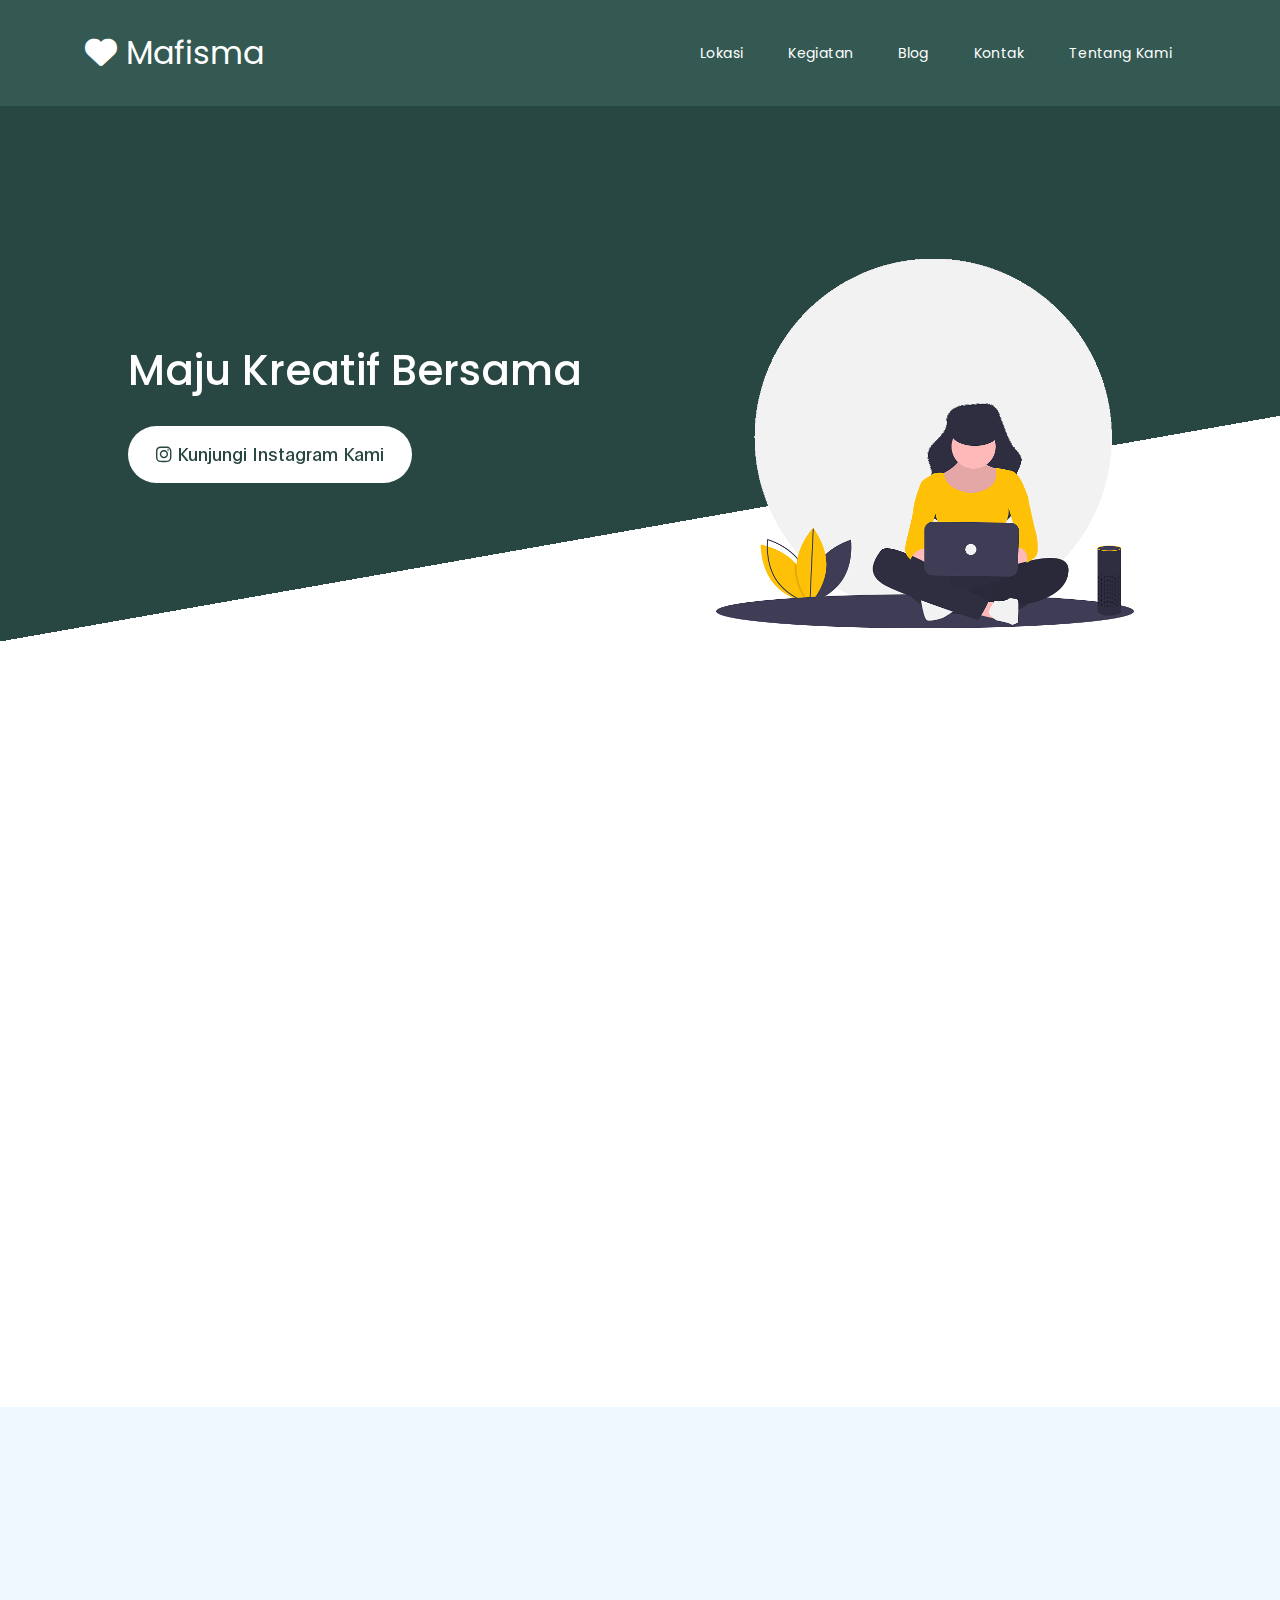
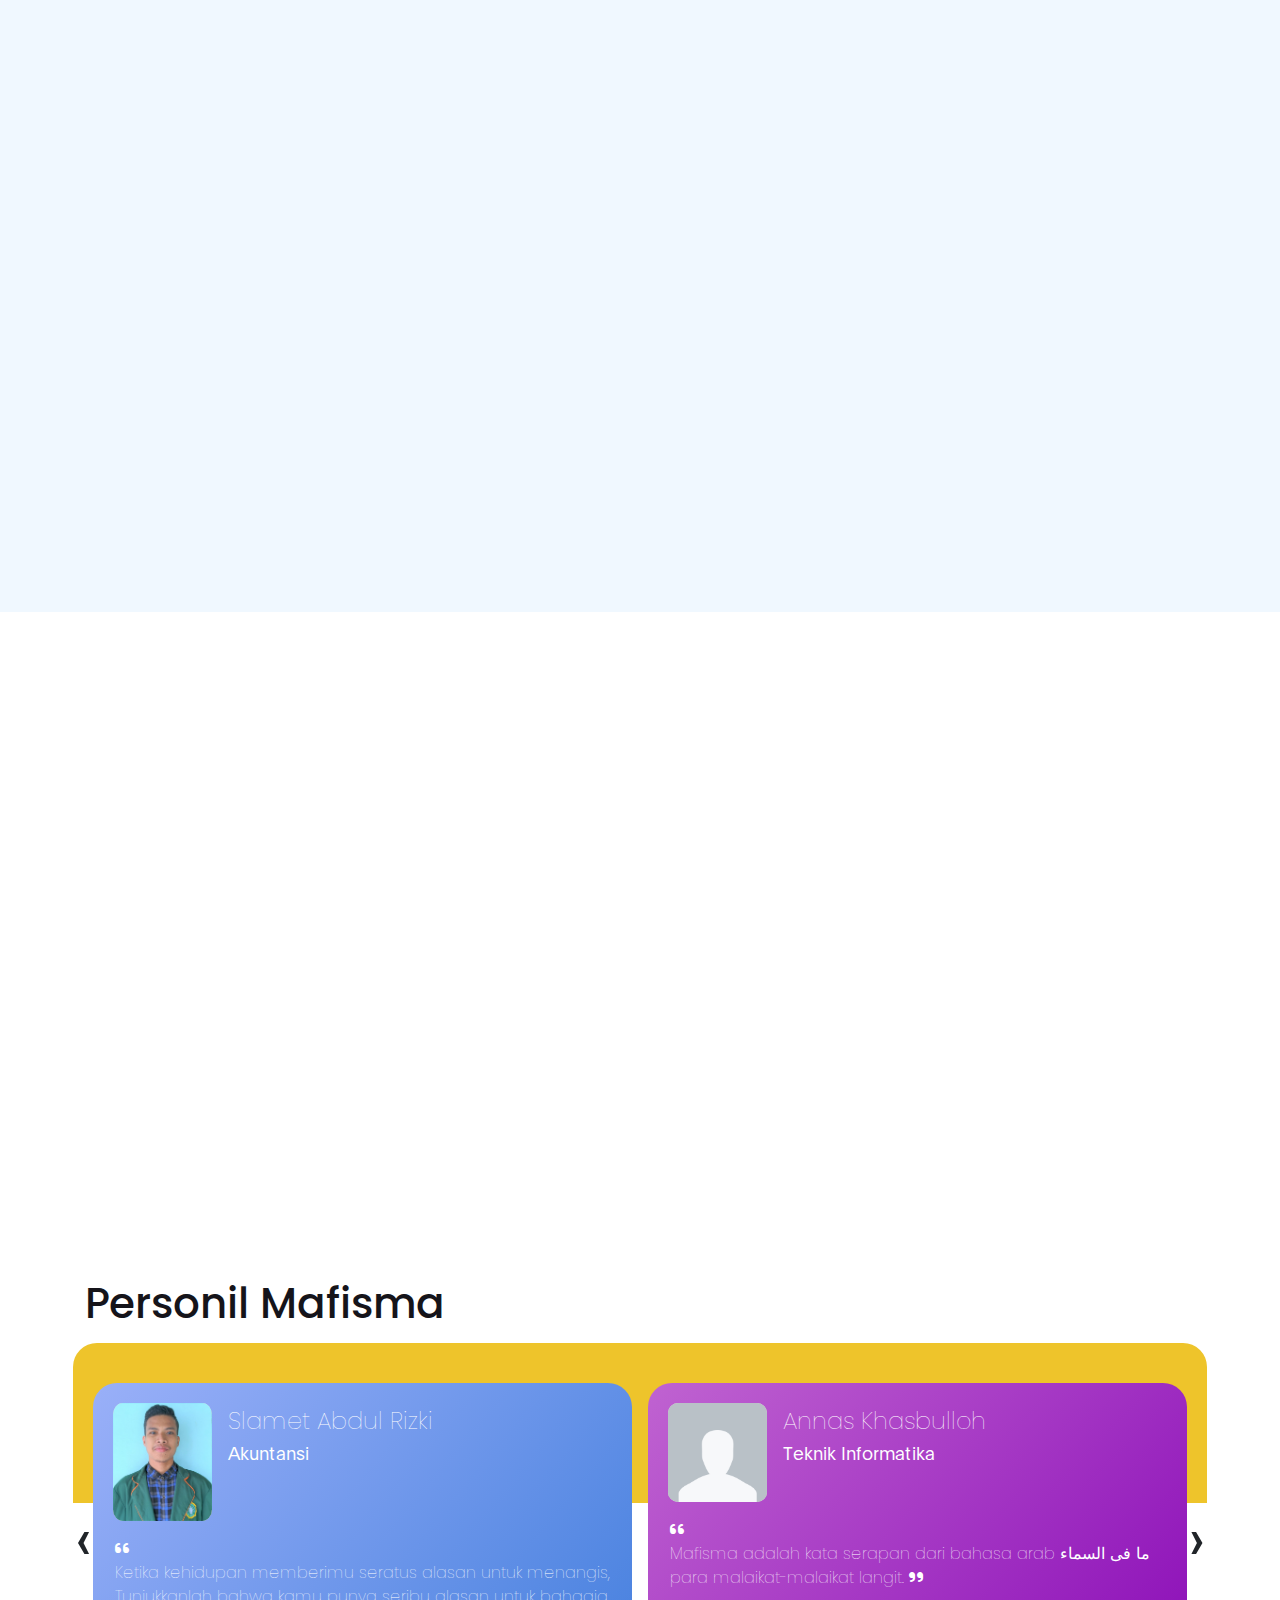
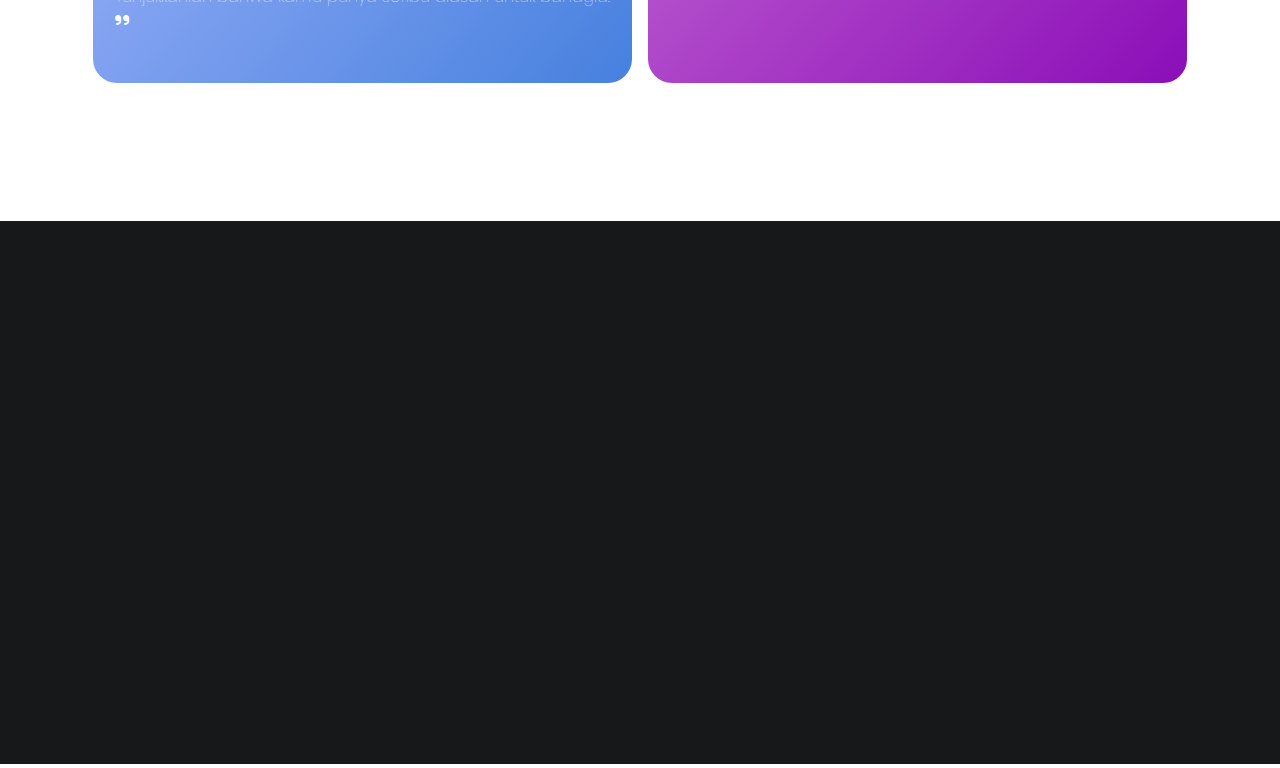
==== commit 3da4f7ed: "nambah foto personil" ====
--- a/index.html
+++ b/index.html
@@ -165,7 +165,7 @@
      <section class="testimonial section-padding">
           <div class="container">
                <div class=" row">
-
+                    
                     <div class="col-lg-6 col-md-5 col-12">
                         
                         <div style="margin-left: 11rem;" class="contact-image" data-aos="fade-up">
@@ -187,24 +187,26 @@
                         
                       </p>
                     </div>
-
                </div>
           </div>
      </section>
+
+<!-- create a card -->
+
 
      <section class=" section-padding">
           <div class="container">
                <div class="row">
 
           <div class="col-12">
-
-     <h1 >Personil Mafisma</h1>
+ <a href="details.html"><h1 >Personil Mafisma</h1>
+ </a> 
+</form>
      <div class=" bgg"></div>
      <div class="owl-carousel mt-5 owl-theme"> 
-
        <div  class="card-personil-1 mx-2">
           <div class="info-profile">
-          <span class="bg-imgku"><img class="img-per" style="border-radius: 10%;" src="images/profile/userpic.png" alt=""></span>
+          <span class="bg-imgku"><img class="img-per" style="border-radius: 10%;" src="images/profile/slamet.jpeg" alt=""></span>
 
          <div class="bg-data-personil ml-3">
           <div class="data-personil">
@@ -230,7 +232,7 @@
          </div>
          <div  class="card-personil-3  mx-2  ">
           <div class="info-profile">
-          <span class="bg-imgku"><img style="border-radius: 10%;" src="images/profile/userpic.png" alt=""></span>
+          <span class="bg-imgku"><img style="border-radius: 10%;" src="images/profile/gagah.jpeg" alt=""></span>
 
          <div class="bg-data-personil ml-3">
           <div class="data-personil">
@@ -270,7 +272,7 @@
          </div>
          <div  class="card-personil-3  mx-2">
           <div class="info-profile">
-          <span class="bg-imgku"><img style="border-radius: 10%;" src="images/profile/userpic.png" alt=""></span>
+          <span class="bg-imgku"><img style="border-radius: 10%;" src="images/profile/ibul.jpeg" alt=""></span>
 
          <div class="bg-data-personil ml-3">
           <div class="data-personil">
@@ -292,7 +294,7 @@
          </div> 
           </div>
      </div> 
-     <p class="bio-personil mt-3"><i class="fa-solid fa-quote-left"></i> <br> Yang kau terima hari ini adalah ulahmu dimasa lalu.. <br>
+     <p class="bio-personil mt-3"><i class="fa-solid fa-quote-left"></i> <br> Yang kau terima hari ini adalah ulahmu di masa lalu.. <br>
           Atau bisa jadi prosesmu yang akan kau tuai di masa yang akan datang.. <i class="fa-solid fa-quote-right"></i></p>
          </div>
          <div  class="card-personil-2  mx-2  ">
@@ -323,7 +325,7 @@
          </div>
          <div  class="card-personil  mx-2  ">
           <div class="info-profile">
-          <span class="bg-imgku"><img style="border-radius: 10%;" src="images/profile/zila.jpg" alt=""></span>
+          <span class="bg-imgku"><img style="border-radius: 10%;" src="images/profile/zila.jpeg" alt=""></span>
 
          <div class="bg-data-personil ml-3">
           <div class="data-personil">
@@ -349,7 +351,7 @@
          </div>
          <div  class="card-personil-3  mx-2  ">
           <div class="info-profile">
-          <span class="bg-imgku"><img style="border-radius: 10%;" src="images/profile/yenny.jpg" alt=""></span>
+          <span class="bg-imgku"><img style="border-radius: 10%;" src="images/profile/yenny.jpeg" alt=""></span>
 
          <div class="bg-data-personil ml-3">
           <div class="data-personil">
@@ -358,7 +360,7 @@
          </div> 
           </div>
      </div> 
-     <p class="bio-personil mt-3"><i class="fa-solid fa-quote-left"></i> <br>   <i class="fa-solid fa-quote-right"></i></p>
+     <p class="bio-personil mt-3"><i class="fa-solid fa-quote-left"></i> <br> Semua perempuan punya kecerdasan, karena dunia terlalu keras jika hanya mengandalkan kecantikan. <br>Dipuji karena cantik memang menyenangkan, tetapi dikagumi karena prestasi jauh lebih membanggakan. <i class="fa-solid fa-quote-right"></i></p>
          </div>
          <div  class="card-personil  mx-2  ">
           <div class="info-profile">
@@ -384,11 +386,11 @@
          </div> 
           </div>
      </div> 
-     <p class="bio-personil mt-3"><i class="fa-solid fa-quote-left"></i> <br>   <i class="fa-solid fa-quote-right"></i></p>
+     <p class="bio-personil mt-3"><i class="fa-solid fa-quote-left"></i> <br> Jangan protes dalam proses. <i class="fa-solid fa-quote-right"></i></p>
          </div>
          <div  class="card-personil-3  mx-2  ">
           <div class="info-profile">
-          <span class="bg-imgku "><img style="border-radius: 10%;" src="images/profile/userpic.png" alt=""></span>
+          <span class="bg-imgku "><img style="border-radius: 10%;" src="images/profile/evi.jpeg" alt=""></span>
       <div class="bg-data-personil ml-3">
           <div class="data-personil">
           <h3 class="nama-personil">Evie Muzayanah</h3>
@@ -482,7 +484,7 @@
      autoplay:true,
      dots:false,
 // =======git
-     autoplayTimeout:2000,
+     autoplayTimeout:5000,
 // >>>>>>> cafe98f5ca374a5ef6a515d38eacc886b1e45f37
      autoplayHoverPause:true,
      responsiveClass:true,
--- a/css/templatemo-digital-trend.css
+++ b/css/templatemo-digital-trend.css
@@ -1,10 +1,4 @@
-/*
-
-DIGITAL TREND
-
-https://templatemo.com/tm-538-digital-trend
-
-*/
+
 /* border: solid rgb(255, 0, 0) .1px; */
   @font-face {
       font-family: 'Plain-Regular';
@@ -58,7 +52,7 @@
     --border-radius-large:  100px;
     --border-radius-small:  5px;
   }
-
+ 
   body {
     background: var(--white-color);
     font-family: var(--base-font-family);
@@ -123,6 +117,20 @@
   border-radius: 10%; 
   width: 8rem;
   background: #e4dada;
+}
+.bg-imgku-detail img{
+  border-radius: 10%; 
+ width: 5rem;
+}
+/* create grid box with 3 column */
+.grid-box-detail {
+  display: grid;
+  grid-template-columns: repeat(3, 1fr);
+  grid-gap: 1rem;
+  margin-top: 1rem;
+}
+.grid-text{
+  font-size: .9em;
 }
 .card-dpl{
   background: rgba(0, 0, 0, 0) linear-gradient(133.39deg, rgb(196, 106, 211) -8.41%, rgb(140, 15, 184) 98.32%) repeat scroll 0% 0%;
@@ -137,6 +145,9 @@
   border-radius: 1.5rem 1.5rem 0 0;
     
 }
+.ig-personil a{
+color: rgb(255, 234, 196);
+}
 .card-personil{
   height: 300px;
   border-radius: 1.5rem 1.5rem 1.5rem 1.5rem;
@@ -171,11 +182,21 @@
   .info-profile {
  
   }
-  .nama-personil{
+  .nama-personil, .prodi-personil{
     font-size: 1em;
   }
-  .prodi-personil{
+  .bio-personil{
+    font-size: .8em;
+  }
+  .grid-box-detail{
+    grid-template-columns: repeat(1, 1fr);
+
+  }
+  .grid-text{
     font-size: 1em;
+  }
+  .bg-imgku-detail img{
+    width: 5rem;
   }
  
 }
@@ -504,6 +525,7 @@
     right: 32px;
     left: 32px;
     width: 90%;
+    opacity: 0.5;
     padding: 32px;
   }
 
@@ -816,6 +838,12 @@
       right: 0;
       left: 0;
       margin: 0 auto;
+      padding: 8px;
+      opacity: 0.5;
+    }
+    .project-icon {
+    display: none;
+ 
     }
 
     .footer-link, 
